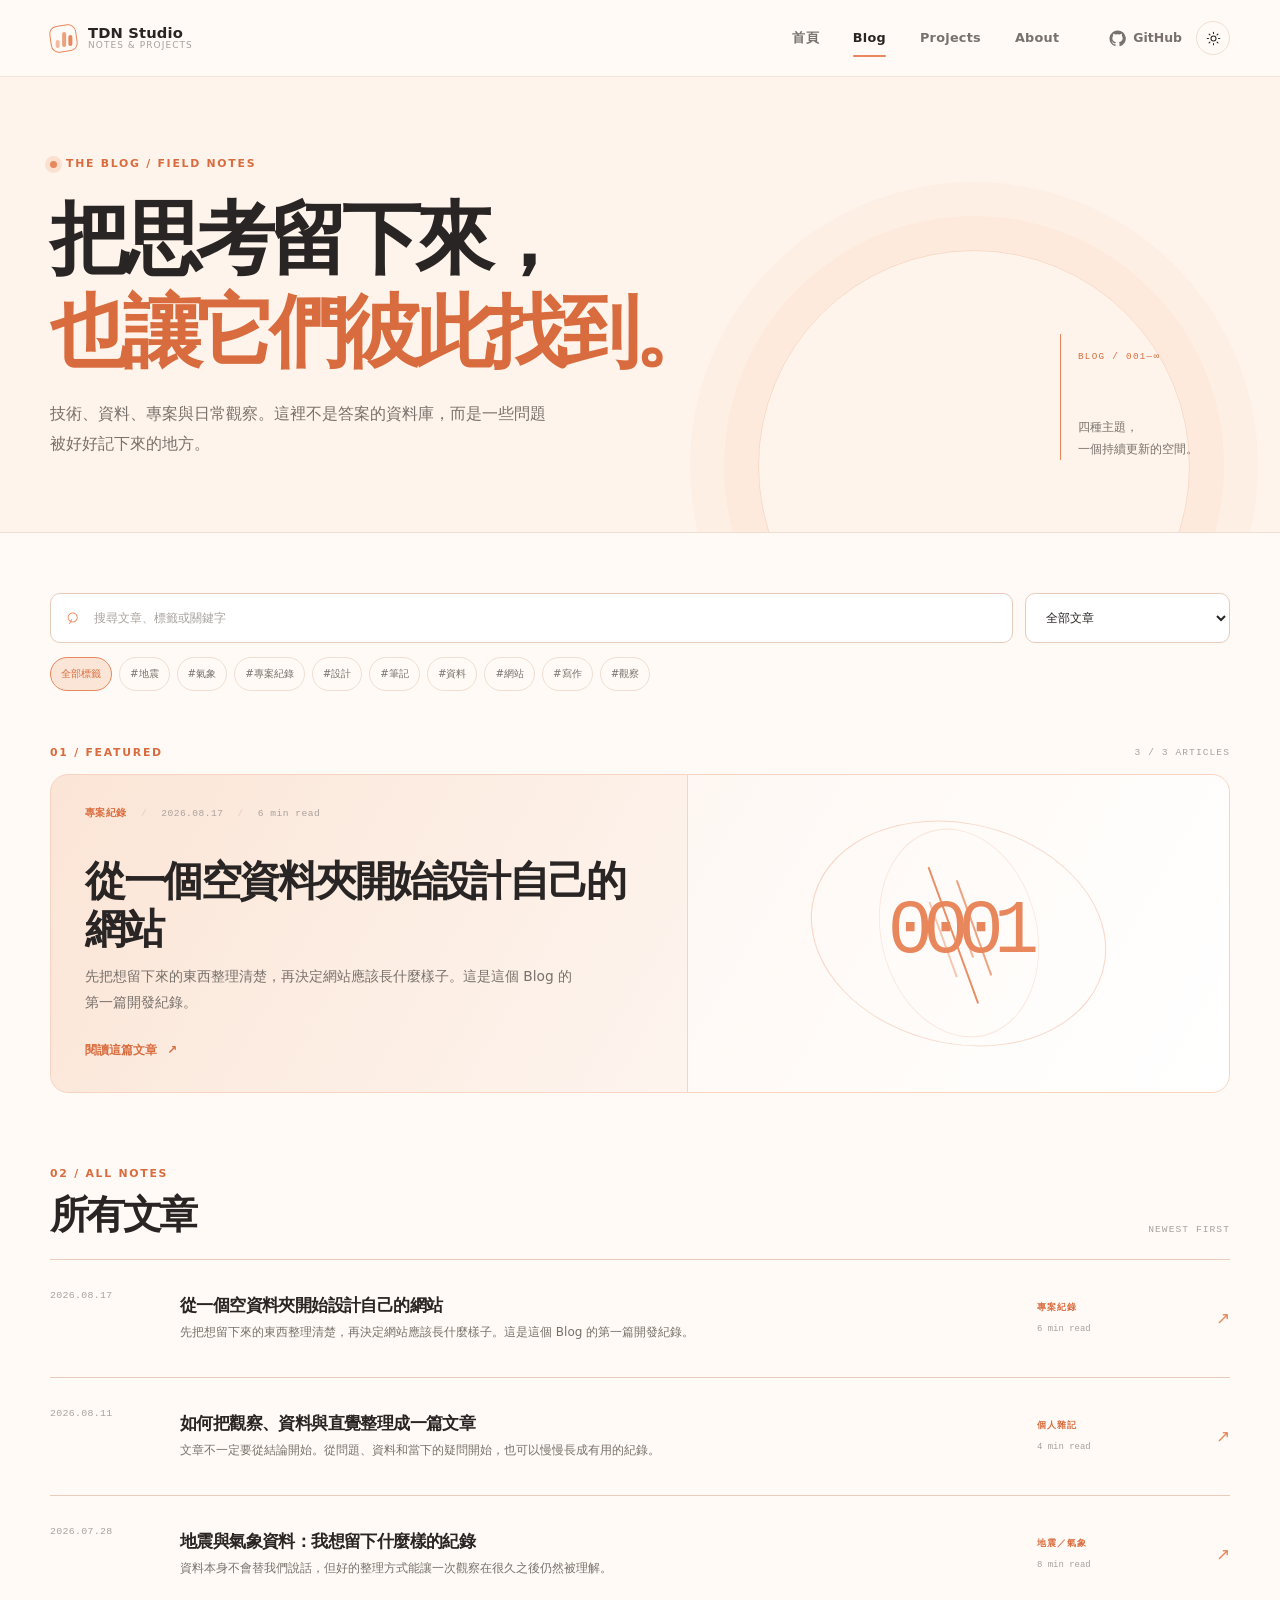
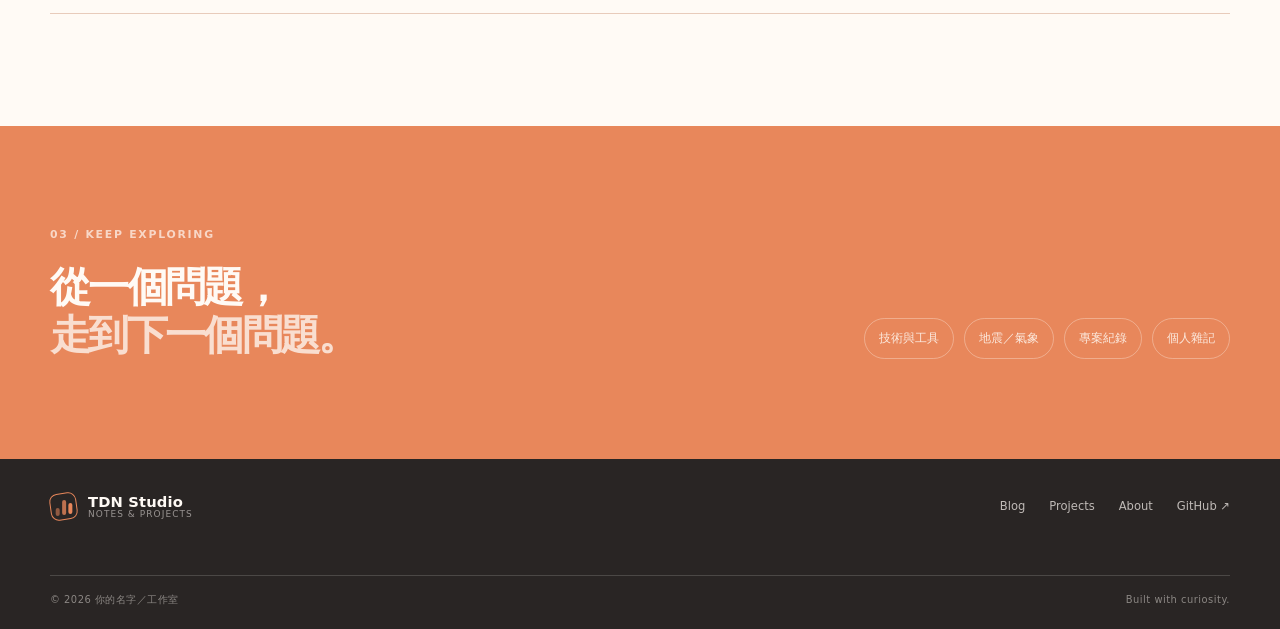
==== blog/index.html @ d16465c9 "fix: track blog as regular directory" ====
<!doctype html>
<html lang="zh-Hant" data-theme="light">
  <head>
    <meta charset="UTF-8" />
    <meta name="viewport" content="width=device-width, initial-scale=1.0" />
    <meta name="theme-color" content="#fffaf5" />
    <meta name="description" content="技術、地震與氣象、專案紀錄與個人雜記。" />
    <title>Blog｜TDN Studio</title>
    <link rel="stylesheet" href="./styles.css" />
    <script>
      (() => {
        const savedTheme = localStorage.getItem('site-theme');
        const preferredTheme = window.matchMedia('(prefers-color-scheme: dark)').matches ? 'dark' : 'light';
        document.documentElement.dataset.theme = savedTheme || preferredTheme;
      })();
    </script>
  </head>
  <body>
    <a class="skip-link" href="#main-content">跳至主要內容</a>
    <header class="site-header">
      <div class="container header-inner">
        <a class="brand" href="../index/" aria-label="回到主網站首頁">
          <span class="brand-mark" aria-hidden="true"><span></span><span></span><span></span></span>
          <span class="brand-copy"><strong>TDN Studio</strong><small>notes &amp; projects</small></span>
        </a>
        <nav class="desktop-nav" aria-label="主要導覽">
          <a class="nav-link" href="../index/">首頁</a><a class="nav-link active" href="./">Blog</a><a class="nav-link" href="../projects/">Projects</a><a class="nav-link" href="../about/">About</a>
        </nav>
        <div class="header-actions">
          <a class="github-link" href="https://github.com/" target="_blank" rel="noreferrer" aria-label="開啟 GitHub"><svg viewBox="0 0 24 24" aria-hidden="true"><path d="M12 .7a11.3 11.3 0 0 0-3.58 22.02c.57.1.78-.25.78-.55v-2.1c-3.18.7-3.85-1.35-3.85-1.35-.52-1.32-1.27-1.67-1.27-1.67-1.04-.71.08-.7.08-.7 1.15.08 1.76 1.18 1.76 1.18 1.02 1.75 2.67 1.25 3.32.95.1-.74.4-1.25.72-1.54-2.54-.29-5.2-1.27-5.2-5.66 0-1.25.45-2.27 1.18-3.07-.12-.3-.51-1.46.11-3.03 0 0 .96-.31 3.12 1.17a10.75 10.75 0 0 1 5.68 0c2.16-1.48 3.12-1.17 3.12-1.17.62 1.57.23 2.73.11 3.03.73.8 1.18 1.82 1.18 3.07 0 4.4-2.67 5.37-5.21 5.65.41.36.77 1.07.77 2.16v3.2c0 .3.2.65.79.55A11.3 11.3 0 0 0 12 .7Z" /></svg><span>GitHub</span></a>
          <button class="theme-toggle" type="button" data-theme-toggle aria-label="切換深色模式" aria-pressed="false"><svg class="theme-icon theme-icon-sun" viewBox="0 0 24 24" aria-hidden="true"><circle cx="12" cy="12" r="4" /><path d="M12 2v2M12 20v2M4.93 4.93l1.41 1.41M17.66 17.66l1.41 1.41M2 12h2M20 12h2M4.93 19.07l1.41-1.41M17.66 6.34l1.41-1.41" /></svg><svg class="theme-icon theme-icon-moon" viewBox="0 0 24 24" aria-hidden="true"><path d="M20.4 15.2A8.5 8.5 0 0 1 8.8 3.6 8.5 8.5 0 1 0 20.4 15.2Z" /></svg><span class="sr-only">切換主題</span></button>
          <button class="mobile-menu-toggle" type="button" data-menu-toggle aria-expanded="false" aria-controls="mobile-menu" aria-label="開啟選單"><span></span><span></span><span></span></button>
        </div>
      </div>
      <nav class="mobile-nav" id="mobile-menu" data-mobile-menu aria-label="行動版導覽"><a class="nav-link" href="../index/">首頁</a><a class="nav-link active" href="./">Blog</a><a class="nav-link" href="../projects/">Projects</a><a class="nav-link" href="../about/">About</a></nav>
    </header>

    <main id="main-content">
      <section class="blog-hero">
        <div class="container blog-hero-inner">
          <div>
            <p class="eyebrow"><span class="eyebrow-dot"></span>THE BLOG / FIELD NOTES</p>
            <h1>把思考留下來，<br /><em>也讓它們彼此找到。</em></h1>
            <p class="hero-description">技術、資料、專案與日常觀察。這裡不是答案的資料庫，而是一些問題被好好記下來的地方。</p>
          </div>
          <div class="blog-hero-side"><span class="hero-index">BLOG / 001—∞</span><p>四種主題，<br />一個持續更新的空間。</p></div>
        </div>
      </section>

      <section class="blog-content section-block">
        <div class="container">
          <div class="blog-toolbar">
            <label class="search-box"><span class="search-icon" aria-hidden="true">⌕</span><input type="search" data-search placeholder="搜尋文章、標籤或關鍵字" autocomplete="off" /></label>
            <div class="category-select-wrap"><label class="sr-only" for="category-select">文章分類</label><select id="category-select" data-category-select></select></div>
          </div>
          <div class="tag-filter" data-tag-filter aria-label="標籤篩選"></div>

          <div class="featured-heading"><p class="section-kicker">01 / FEATURED</p><span class="result-count" data-result-count></span></div>
          <div class="featured-slot" data-featured-slot></div>

          <div class="posts-heading"><div><p class="section-kicker">02 / ALL NOTES</p><h2>所有文章</h2></div><span class="sort-label">NEWEST FIRST</span></div>
          <div class="post-list" data-post-list></div>
          <div class="empty-state" data-empty-state hidden><span>—</span><h3>目前沒有符合的文章</h3><p>試試看其他關鍵字或清除分類篩選。</p></div>
        </div>
      </section>

      <section class="blog-topics">
        <div class="container topics-strip">
          <div><p class="section-kicker">03 / KEEP EXPLORING</p><h2>從一個問題，<br /><em>走到下一個問題。</em></h2></div>
          <div class="topic-pills"><a href="?category=tech">技術與工具</a><a href="?category=earth-weather">地震／氣象</a><a href="?category=project">專案紀錄</a><a href="?category=notes">個人雜記</a></div>
        </div>
      </section>
    </main>

    <footer class="site-footer"><div class="container footer-top"><a class="brand footer-brand" href="../index/"><span class="brand-mark" aria-hidden="true"><span></span><span></span><span></span></span><span class="brand-copy"><strong>TDN Studio</strong><small>notes &amp; projects</small></span></a><div class="footer-links"><a href="./">Blog</a><a href="../projects/">Projects</a><a href="../about/">About</a><a href="https://github.com/" target="_blank" rel="noreferrer">GitHub ↗</a></div></div><div class="container footer-bottom"><span>© 2026 TDN Studio</span><span>Built with curiosity.</span></div></footer>

    <script src="./articles.js"></script>
    <script src="./script.js"></script>
  </body>
</html>
---- blog/styles.css ----
@import url("../index/styles.css");

.blog-hero {
  position: relative;
  overflow: hidden;
  border-bottom: 1px solid var(--line);
  background: var(--surface-soft);
}

.blog-hero::after {
  position: absolute;
  right: 7%;
  bottom: -150px;
  width: 430px;
  height: 430px;
  border: 1px solid color-mix(in srgb, var(--accent) 25%, transparent);
  border-radius: 50%;
  content: "";
  box-shadow: 0 0 0 34px color-mix(in srgb, var(--accent) 5%, transparent), 0 0 0 68px color-mix(in srgb, var(--accent) 4%, transparent);
  pointer-events: none;
}

.blog-hero-inner {
  position: relative;
  display: flex;
  min-height: 410px;
  align-items: end;
  justify-content: space-between;
  gap: 50px;
  padding-top: 72px;
  padding-bottom: 72px;
}

.blog-hero h1 { max-width: 710px; margin-bottom: 20px; font-size: clamp(3.2rem, 6.2vw, 5.4rem); }
.blog-hero .hero-description { max-width: 500px; margin-bottom: 0; }
.blog-hero-side { position: relative; z-index: 1; display: grid; align-content: space-between; width: 170px; min-height: 126px; padding: 15px 0 0 17px; border-left: 1px solid var(--accent); }
.hero-index { color: var(--accent-strong); font-family: ui-monospace, monospace; font-size: .58rem; letter-spacing: .14em; }
.blog-hero-side p { margin: 0; color: var(--text-soft); font-size: .78rem; line-height: 1.75; }

.blog-content { border-bottom: 0; padding-top: 60px; }
.blog-toolbar { display: grid; grid-template-columns: 1fr 205px; gap: 12px; margin-bottom: 14px; }
.search-box { position: relative; display: flex; align-items: center; }
.search-box input, .category-select-wrap select { width: 100%; height: 50px; border: 1px solid var(--line-strong); border-radius: 10px; outline: none; background: var(--surface); color: var(--text); font: inherit; font-size: .78rem; transition: border-color 180ms ease, box-shadow 180ms ease; }
.search-box input { padding: 0 16px 0 43px; }
.search-box input::placeholder { color: var(--text-faint); }
.search-box input:focus, .category-select-wrap select:focus { border-color: var(--accent); box-shadow: 0 0 0 3px color-mix(in srgb, var(--accent) 13%, transparent); }
.search-icon { position: absolute; left: 16px; z-index: 1; color: var(--accent); font-family: Georgia, serif; font-size: 1.35rem; line-height: 1; transform: translateY(-2px) rotate(-18deg); }
.category-select-wrap select { padding: 0 36px 0 16px; cursor: pointer; }
.tag-filter { display: flex; flex-wrap: wrap; gap: 7px; min-height: 34px; margin-bottom: 53px; }
.tag-filter button { padding: 5px 10px; border: 1px solid var(--line); border-radius: 20px; background: transparent; color: var(--text-soft); cursor: pointer; font-size: .64rem; transition: border-color 180ms ease, background 180ms ease, color 180ms ease; }
.tag-filter button:hover, .tag-filter button.active { border-color: var(--accent); background: var(--surface-tint); color: var(--accent-strong); }

.featured-heading, .posts-heading { display: flex; align-items: center; justify-content: space-between; gap: 20px; }
.featured-heading { margin-bottom: 12px; }
.featured-heading .section-kicker, .posts-heading .section-kicker { margin-bottom: 0; }
.result-count, .sort-label { color: var(--text-faint); font-family: ui-monospace, monospace; font-size: .6rem; letter-spacing: .11em; }
.featured-slot { margin-bottom: 72px; }
.featured-card { position: relative; display: grid; min-height: 300px; grid-template-columns: 1.08fr .92fr; overflow: hidden; border: 1px solid var(--accent-soft); border-radius: var(--radius-md); background: linear-gradient(120deg, var(--surface-tint), var(--surface)); transition: border-color 180ms ease, box-shadow 180ms ease, transform 180ms ease; }
.featured-card:hover { border-color: var(--accent); box-shadow: var(--shadow-soft); transform: translateY(-3px); }
.featured-copy { display: flex; flex-direction: column; padding: 31px 34px; }
.post-meta { display: flex; align-items: center; flex-wrap: wrap; gap: 9px 14px; color: var(--text-faint); font-family: ui-monospace, monospace; font-size: .6rem; letter-spacing: .05em; }
.post-meta .category { color: var(--accent-strong); font-weight: 750; }
.meta-bullet { color: var(--line-strong); }
.featured-copy h3 { max-width: 560px; margin: 34px 0 11px; font-size: clamp(1.7rem, 3.2vw, 2.7rem); letter-spacing: -.06em; }
.featured-copy p { max-width: 500px; margin-bottom: auto; color: var(--text-soft); font-size: .86rem; line-height: 1.85; }
.read-link { display: inline-flex; align-items: center; gap: 10px; width: fit-content; margin-top: 25px; color: var(--accent-strong); font-size: .75rem; font-weight: 750; transition: gap 180ms ease; }
.read-link:hover { gap: 15px; }
.featured-art { position: relative; display: grid; min-height: 300px; place-items: center; overflow: hidden; border-left: 1px solid var(--accent-soft); background: color-mix(in srgb, var(--surface) 43%, transparent); }
.featured-art::before, .featured-art::after { position: absolute; border: 1px solid color-mix(in srgb, var(--accent) 31%, transparent); border-radius: 50%; content: ""; }
.featured-art::before { width: 255px; height: 255px; transform: rotate(-27deg) skewX(17deg); }
.featured-art::after { width: 180px; height: 180px; transform: rotate(35deg) skewX(17deg); opacity: .56; }
.art-index { position: relative; z-index: 1; color: var(--accent); font-family: ui-monospace, monospace; font-size: 4.7rem; font-weight: 300; letter-spacing: -.13em; }
.art-lines { position: absolute; display: flex; align-items: center; gap: 9px; transform: rotate(-20deg); }
.art-lines span { display: block; width: 2px; height: 80px; background: var(--accent); opacity: .45; }
.art-lines span:nth-child(2) { height: 145px; opacity: .95; }
.art-lines span:nth-child(3) { height: 54px; opacity: .6; }
.art-lines span:nth-child(4) { height: 101px; opacity: .75; }

.posts-heading { align-items: end; margin-bottom: 21px; }
.posts-heading h2 { margin-top: 9px; font-size: 2.45rem; }
.post-list { border-top: 1px solid var(--line-strong); }
.post-row { display: grid; grid-template-columns: 110px minmax(0, 1fr) 145px 28px; align-items: center; gap: 20px; min-height: 118px; border-bottom: 1px solid var(--line-strong); transition: padding 180ms ease, background 180ms ease; }
.post-row:hover { padding-inline: 15px; background: var(--surface-soft); }
.post-row .post-date { align-self: start; padding-top: 28px; color: var(--text-faint); font-family: ui-monospace, monospace; font-size: .62rem; letter-spacing: .03em; }
.post-row-copy h3 { margin: 0 0 7px; font-size: 1.08rem; letter-spacing: -.035em; }
.post-row-copy p { max-width: 620px; margin: 0; color: var(--text-soft); font-size: .75rem; line-height: 1.72; }
.post-row .post-side { display: grid; gap: 7px; justify-items: start; }
.post-row .post-side .category { color: var(--accent-strong); font-size: .56rem; font-weight: 750; letter-spacing: .1em; }
.post-row .post-side .reading-time { color: var(--text-faint); font-family: ui-monospace, monospace; font-size: .56rem; }
.post-row .post-arrow { color: var(--accent); font-size: 1.05rem; text-align: right; }
.post-row[hidden] { display: none; }
.empty-state { padding: 75px 20px; border: 1px dashed var(--line-strong); color: var(--text-soft); text-align: center; }
.empty-state > span { color: var(--accent); font-size: 1.5rem; }
.empty-state h3 { margin: 10px 0 3px; font-size: 1.2rem; }
.empty-state p { margin: 0; font-size: .8rem; }

.blog-topics { padding: 100px 0; background: var(--accent); color: var(--ink-inverse); }
.topics-strip { display: grid; grid-template-columns: .9fr 1.1fr; align-items: end; gap: 70px; }
.blog-topics .section-kicker { color: color-mix(in srgb, var(--ink-inverse) 70%, transparent); }
.blog-topics h2 { font-size: clamp(2rem, 3.2vw, 3rem); }
.blog-topics h2 em { color: var(--ink-inverse); opacity: .76; }
.topic-pills { display: flex; flex-wrap: wrap; justify-content: end; gap: 10px; }
.topic-pills a { padding: 10px 14px; border: 1px solid color-mix(in srgb, var(--ink-inverse) 32%, transparent); border-radius: 30px; color: color-mix(in srgb, var(--ink-inverse) 85%, transparent); font-size: .72rem; transition: background 180ms ease, color 180ms ease; }
.topic-pills a:hover { background: var(--ink-inverse); color: var(--accent-strong); }

@media (max-width: 800px) {
  .blog-hero-inner { min-height: auto; align-items: start; flex-direction: column; padding-top: 57px; padding-bottom: 62px; }
  .blog-hero-side { width: 100%; min-height: auto; padding: 13px 0 0; border-top: 1px solid var(--accent); border-left: 0; }
  .blog-hero-side p { margin-top: 22px; }
  .featured-card { grid-template-columns: 1fr; }
  .featured-art { min-height: 210px; border-top: 1px solid var(--accent-soft); border-left: 0; }
  .featured-copy { padding: 26px; }
  .featured-copy h3 { margin-top: 25px; }
  .post-row { grid-template-columns: 90px minmax(0, 1fr) 25px; gap: 15px; padding: 18px 0; }
  .post-row .post-date { align-self: start; padding-top: 3px; }
  .post-row-copy p { display: -webkit-box; overflow: hidden; -webkit-box-orient: vertical; -webkit-line-clamp: 2; }
  .post-row .post-side { display: none; }
  .topics-strip { grid-template-columns: 1fr; gap: 33px; }
  .topic-pills { justify-content: start; }
}

@media (max-width: 580px) {
  .blog-toolbar { grid-template-columns: 1fr; }
  .tag-filter { margin-bottom: 40px; }
  .featured-slot { margin-bottom: 58px; }
  .posts-heading { align-items: start; flex-direction: column; gap: 13px; }
  .post-row { grid-template-columns: 1fr 25px; gap: 6px 15px; }
  .post-row .post-date { grid-column: 1; grid-row: 1; }
  .post-row-copy { grid-column: 1; grid-row: 2; }
  .post-row .post-arrow { grid-column: 2; grid-row: 1 / span 2; }
  .post-row-copy h3 { font-size: .98rem; }
  .blog-topics { padding: 75px 0; }
}


/* Article reading layout */
.reading-progress { position: fixed; top: 0; left: 0; z-index: 50; width: 100%; height: 3px; background: var(--accent); transform: scaleX(0); transform-origin: left; }
.article-shell { width: min(calc(100% - 64px), 1060px); margin-inline: auto; padding: 88px 0 110px; }
.article-header { max-width: 820px; padding-bottom: 54px; border-bottom: 1px solid var(--line-strong); }
.article-header h1 { max-width: 800px; margin: 22px 0 18px; font-size: clamp(2.7rem, 5.5vw, 5rem); }
.article-header > p { max-width: 670px; margin-bottom: 22px; color: var(--text-soft); font-size: 1rem; line-height: 1.9; }
.article-tags { display: flex; flex-wrap: wrap; gap: 7px; }
.article-tags a { padding: 4px 10px; border: 1px solid var(--line); border-radius: 20px; color: var(--accent-strong); font-size: .62rem; transition: background 180ms ease, border-color 180ms ease; }
.article-tags a:hover { border-color: var(--accent); background: var(--surface-tint); }
.article-layout { display: grid; grid-template-columns: 170px minmax(0, 700px); gap: 74px; align-items: start; padding-top: 53px; }
.article-aside { position: sticky; top: 110px; }
.back-link { display: inline-flex; color: var(--text-soft); font-size: .72rem; font-weight: 700; transition: color 180ms ease; }
.back-link:hover { color: var(--accent-strong); }
.article-aside-rule { width: 32px; height: 1px; margin: 29px 0 23px; background: var(--accent); }
.aside-label { color: var(--text-faint); font-family: ui-monospace, monospace; font-size: .54rem; letter-spacing: .13em; }
.article-toc { display: grid; gap: 10px; margin-top: 15px; }
.article-toc a, .article-toc span { color: var(--text-faint); font-size: .66rem; line-height: 1.45; transition: color 180ms ease; }
.article-toc a:hover { color: var(--accent-strong); }
.article-toc .toc-level-3 { padding-left: 10px; font-size: .61rem; }
.article-body { min-width: 0; color: var(--text); font-size: 1rem; line-height: 2; }
.article-body > :first-child { margin-top: 0; }
.article-body h1 { margin: 0 0 27px; font-size: clamp(2rem, 4vw, 3.3rem); }
.article-body h2 { margin: 58px 0 15px; font-size: clamp(1.55rem, 3vw, 2.25rem); }
.article-body h3 { margin: 39px 0 11px; font-size: 1.35rem; }
.article-body p { margin: 0 0 24px; color: var(--text-soft); }
.article-body strong { color: var(--text); font-weight: 750; }
.article-body em { color: var(--accent-strong); }
.article-body a { color: var(--accent-strong); text-decoration: underline; text-decoration-color: color-mix(in srgb, var(--accent) 45%, transparent); text-underline-offset: 3px; }
.article-body a:hover { text-decoration-color: var(--accent); }
.article-body blockquote { margin: 34px 0; padding: 7px 0 7px 22px; border-left: 3px solid var(--accent); color: var(--text); font-family: var(--font-display); font-size: 1.15rem; font-weight: 650; line-height: 1.7; }
.article-body ul, .article-body ol { margin: 0 0 27px; padding-left: 24px; color: var(--text-soft); }
.article-body li { padding-left: 5px; margin-bottom: 6px; }
.article-body li::marker { color: var(--accent); }
.article-body code { padding: 3px 6px; border: 1px solid var(--line); border-radius: 5px; background: var(--surface-soft); color: var(--accent-strong); font-family: ui-monospace, SFMono-Regular, Menlo, monospace; font-size: .82em; }
.article-body pre { overflow-x: auto; margin: 30px 0; padding: 19px 20px; border: 1px solid var(--line); border-radius: 12px; background: var(--text); color: var(--bg); line-height: 1.65; }
.article-body pre code { padding: 0; border: 0; background: transparent; color: inherit; font-size: .79rem; }
.article-body hr { width: 100%; height: 1px; margin: 46px 0; border: 0; background: var(--line-strong); }
.article-body img { display: block; max-width: 100%; height: auto; margin: 30px 0; border: 1px solid var(--line); border-radius: 13px; }
.loading-state, .article-error { padding: 32px 0; color: var(--text-soft); }
.article-error { padding: 28px; border: 1px dashed var(--line-strong); border-radius: var(--radius-md); }
.article-error strong { display: block; margin-bottom: 7px; color: var(--text); }
.article-error p { margin-bottom: 19px; font-size: .85rem; }
.article-pagination { display: grid; grid-template-columns: 1fr 1fr; gap: 15px; margin: 80px 0 0 244px; padding-top: 23px; border-top: 1px solid var(--line-strong); }
.pagination-card { position: relative; display: grid; min-height: 102px; align-content: center; gap: 7px; padding: 13px 20px; border: 1px solid var(--line); border-radius: 12px; background: var(--surface); transition: border-color 180ms ease, background 180ms ease, transform 180ms ease; }
.pagination-card:hover { border-color: var(--accent); background: var(--surface-soft); transform: translateY(-2px); }
.pagination-card span { color: var(--text-faint); font-family: ui-monospace, monospace; font-size: .56rem; letter-spacing: .1em; }
.pagination-card strong { max-width: 270px; font-size: .78rem; line-height: 1.45; }
.pagination-card b { position: absolute; top: 50%; color: var(--accent); font-size: 1rem; transform: translateY(-50%); }
.pagination-older b { right: 17px; }
.pagination-newer { text-align: right; }
.pagination-newer b { left: 17px; }

@media (max-width: 800px) {
  .article-shell { width: min(calc(100% - 36px), 1060px); padding-top: 60px; }
  .article-layout { grid-template-columns: 1fr; gap: 27px; padding-top: 34px; }
  .article-aside { position: static; }
  .article-aside-rule { display: none; }
  .article-toc { display: flex; flex-wrap: wrap; gap: 8px; margin-top: 12px; }
  .article-toc a, .article-toc span { padding: 4px 8px; border: 1px solid var(--line); border-radius: 5px; }
  .article-toc .toc-level-3 { padding-left: 8px; }
  .article-pagination { margin-left: 0; }
}

@media (max-width: 580px) {
  .article-header h1 { font-size: 2.75rem; }
  .article-header > p { font-size: .91rem; }
  .article-body { font-size: .94rem; line-height: 1.9; }
  .article-body h2 { margin-top: 46px; }
  .article-pagination { grid-template-columns: 1fr; }
}
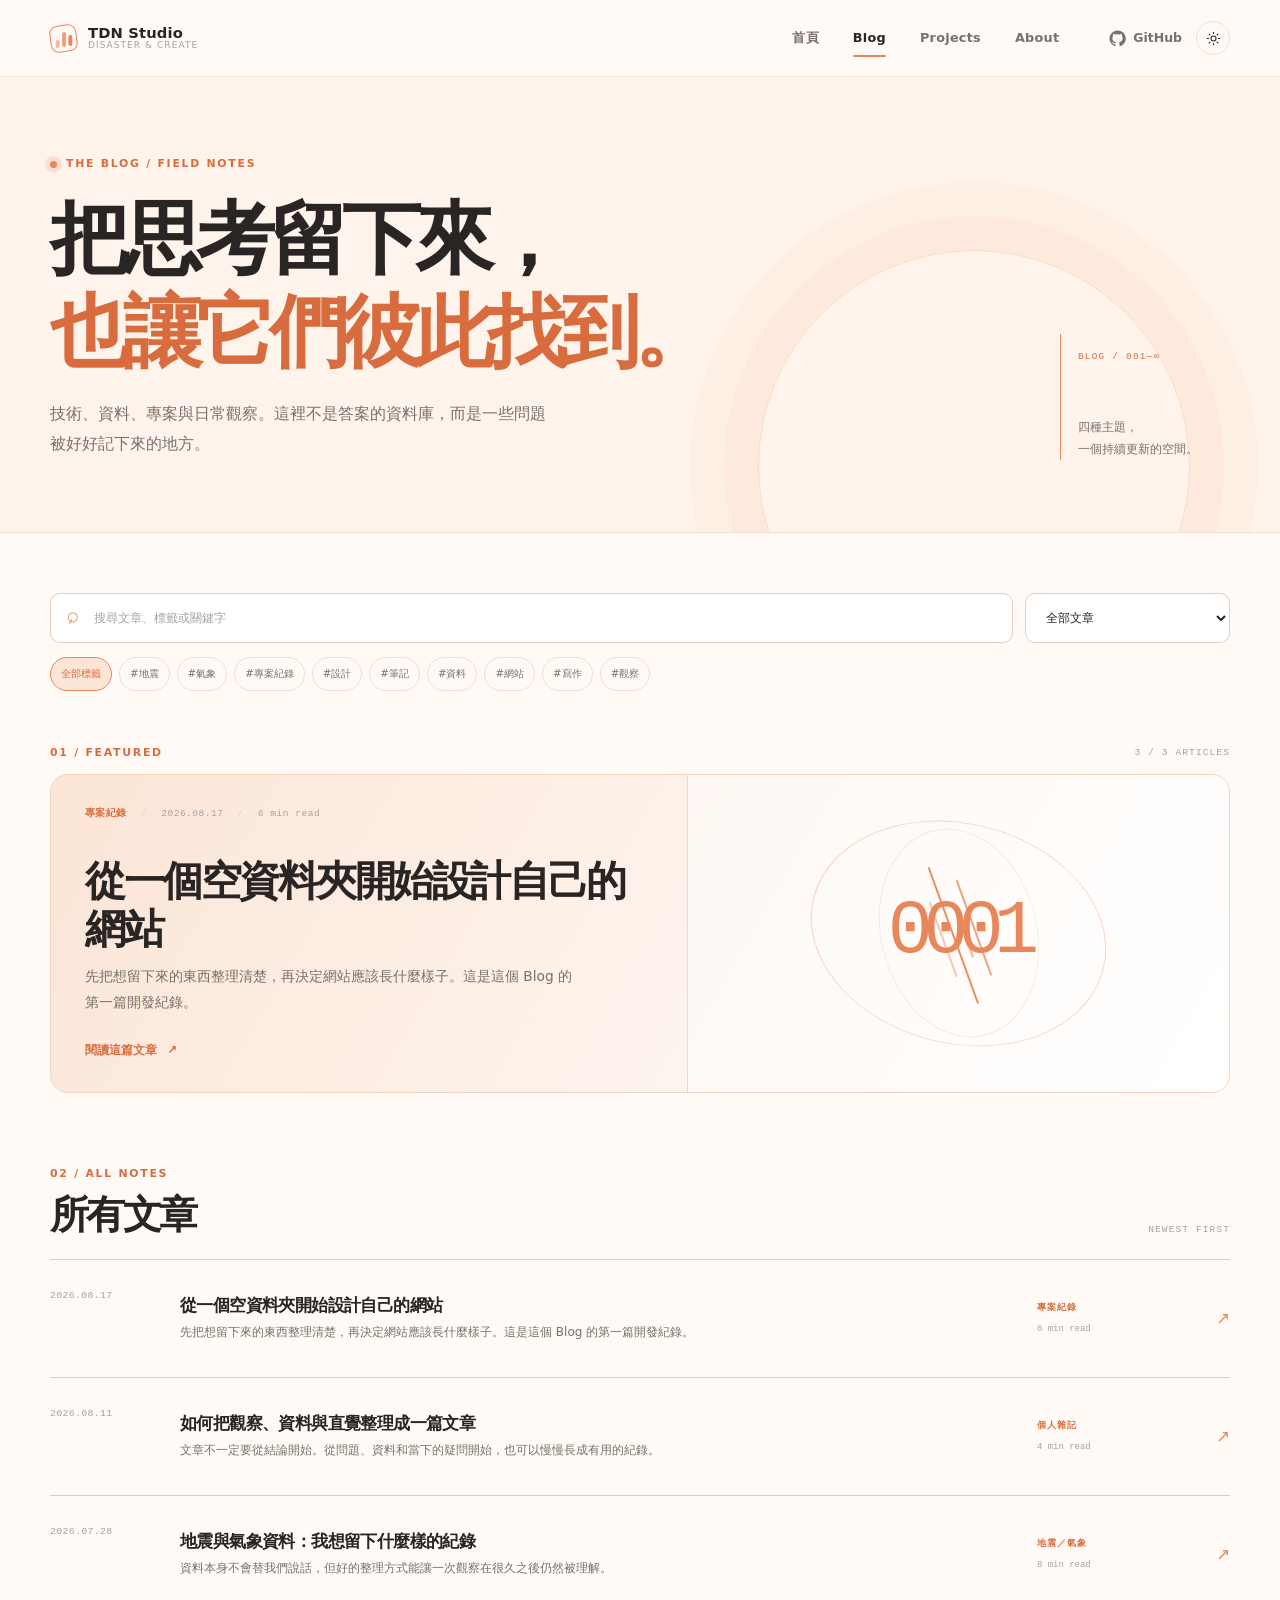
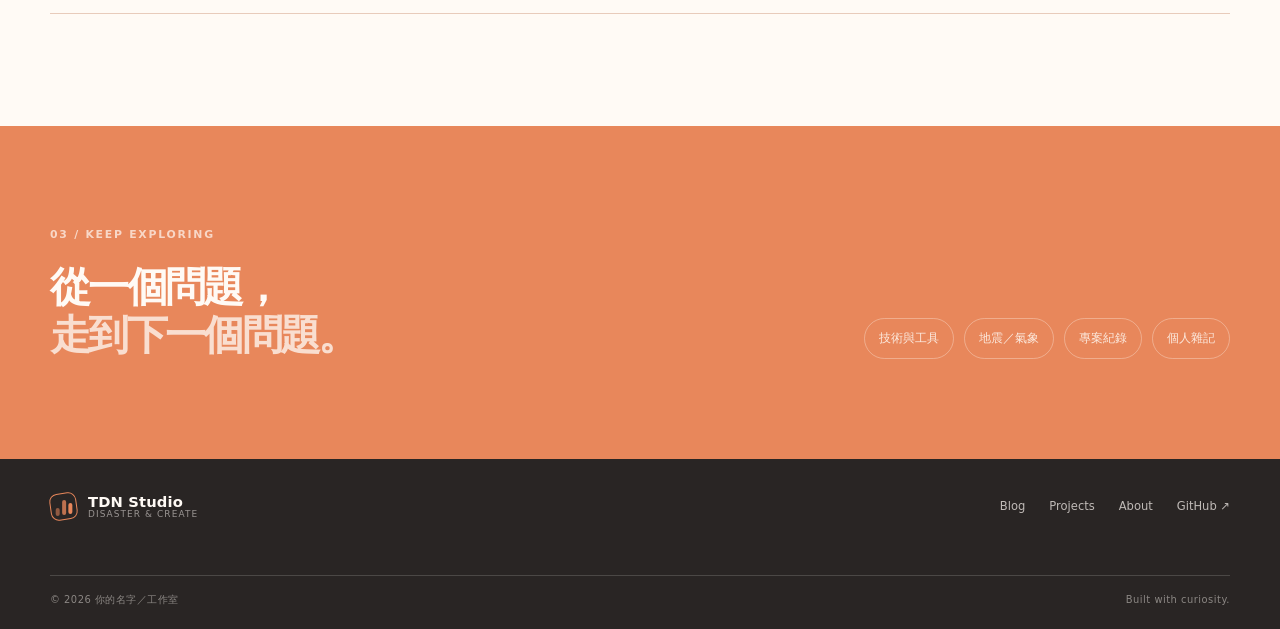
==== commit f8b66a03: "修正了部分錯誤" ====
--- a/blog/index.html
+++ b/blog/index.html
@@ -21,7 +21,7 @@
       <div class="container header-inner">
         <a class="brand" href="../index/" aria-label="回到主網站首頁">
           <span class="brand-mark" aria-hidden="true"><span></span><span></span><span></span></span>
-          <span class="brand-copy"><strong>TDN Studio</strong><small>notes &amp; projects</small></span>
+          <span class="brand-copy"><strong>TDN Studio</strong><small>disaster &amp; create</small></span>
         </a>
         <nav class="desktop-nav" aria-label="主要導覽">
           <a class="nav-link" href="../index/">首頁</a><a class="nav-link active" href="./">Blog</a><a class="nav-link" href="../projects/">Projects</a><a class="nav-link" href="../about/">About</a>
@@ -72,7 +72,7 @@
       </section>
     </main>
 
-    <footer class="site-footer"><div class="container footer-top"><a class="brand footer-brand" href="../index/"><span class="brand-mark" aria-hidden="true"><span></span><span></span><span></span></span><span class="brand-copy"><strong>TDN Studio</strong><small>notes &amp; projects</small></span></a><div class="footer-links"><a href="./">Blog</a><a href="../projects/">Projects</a><a href="../about/">About</a><a href="https://github.com/" target="_blank" rel="noreferrer">GitHub ↗</a></div></div><div class="container footer-bottom"><span>© 2026 TDN Studio</span><span>Built with curiosity.</span></div></footer>
+    <footer class="site-footer"><div class="container footer-top"><a class="brand footer-brand" href="../index/"><span class="brand-mark" aria-hidden="true"><span></span><span></span><span></span></span><span class="brand-copy"><strong>TDN Studio</strong><small>disaster &amp; create</small></span></a><div class="footer-links"><a href="./">Blog</a><a href="../projects/">Projects</a><a href="../about/">About</a><a href="https://github.com/tdnstudiotw" target="_blank" rel="noreferrer">GitHub ↗</a></div></div><div class="container footer-bottom"><span>© <span data-year>2026</span> TDN Studio</span><span>Built with curiosity.</span></div></footer>
 
     <script src="./articles.js"></script>
     <script src="./script.js"></script>
--- a/blog/styles.css
+++ b/blog/styles.css
@@ -203,3 +203,27 @@
   .article-body h2 { margin-top: 46px; }
   .article-pagination { grid-template-columns: 1fr; }
 }
+
+/* External content embeds */
+.external-embed-frame { width: 100%; margin: 28px 0; overflow: hidden; border: 1px solid var(--line); border-radius: 12px; background: var(--surface); }
+.external-embed-label { display: flex; align-items: center; justify-content: space-between; gap: 15px; padding: 10px 14px; border-bottom: 1px solid var(--line); color: var(--text-faint); font-family: ui-monospace, monospace; font-size: .56rem; letter-spacing: .06em; text-transform: uppercase; }
+.external-embed-label span { display: inline-flex; align-items: center; gap: 7px; }
+.external-embed-label i { display: inline-block; width: 5px; height: 5px; border-radius: 50%; background: var(--accent); }
+.external-embed-label a { color: var(--accent-strong); font-size: .53rem; text-decoration: none; text-transform: none; }
+.external-embed-label a:hover { text-decoration: underline; }
+.external-embed-frame blockquote { margin: 0 !important; padding: 20px !important; border: 0 !important; border-radius: 0 !important; background: var(--surface) !important; }
+.external-embed-frame blockquote a { color: var(--accent-strong); }
+.external-embed-placeholder { display: flex; min-height: 92px; align-items: center; justify-content: center; margin: 28px 0; border: 1px dashed var(--line-strong); border-radius: 12px; color: var(--text-faint); font-family: ui-monospace, monospace; font-size: .62rem; letter-spacing: .04em; }
+.external-embed-fallback { display: flex; min-height: 145px; flex-direction: column; justify-content: center; gap: 8px; padding: 26px; color: var(--text); text-decoration: none; }
+.external-embed-fallback span { color: var(--text-faint); font-family: ui-monospace, monospace; font-size: .55rem; letter-spacing: .1em; }
+.external-embed-fallback strong { color: var(--accent-strong); font-size: 1.1rem; }
+.external-embed-fallback small { color: var(--text-soft); font-size: .72rem; line-height: 1.6; }
+.embed-iframe { display: block; width: 100%; border: 0; }
+.embed-youtube, .embed-vimeo { aspect-ratio: 16 / 9; min-height: 320px; }
+.embed-spotify { height: 152px; }
+.embed-soundcloud { height: 166px; }
+.embed-codepen { height: 430px; }
+.embed-gist { min-height: 250px; }
+.embed-reddit { min-height: 500px; }
+.instagram-media, .twitter-tweet, .tiktok-embed { max-width: 100% !important; }
+@media (max-width: 640px) { .external-embed-label { align-items: flex-start; flex-direction: column; gap: 6px; } .embed-youtube, .embed-vimeo { min-height: 205px; } .embed-codepen { height: 350px; } }
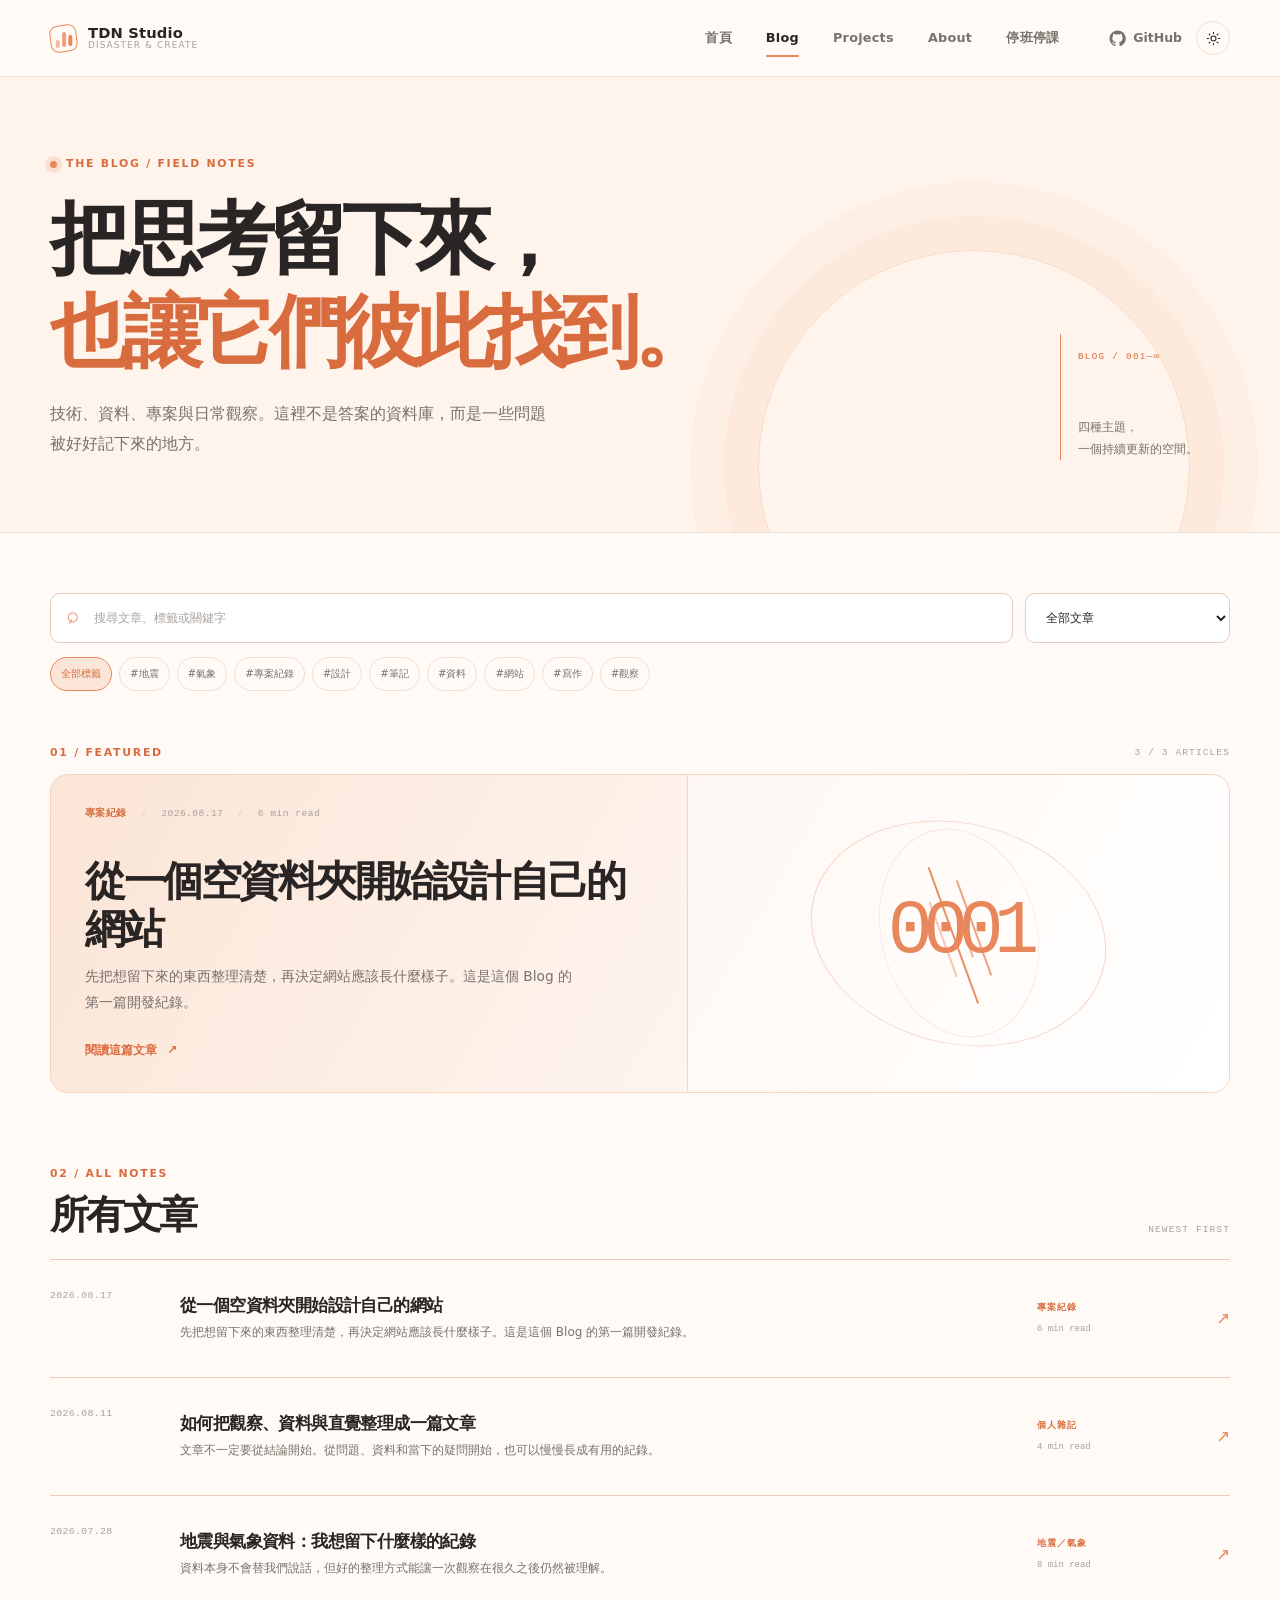
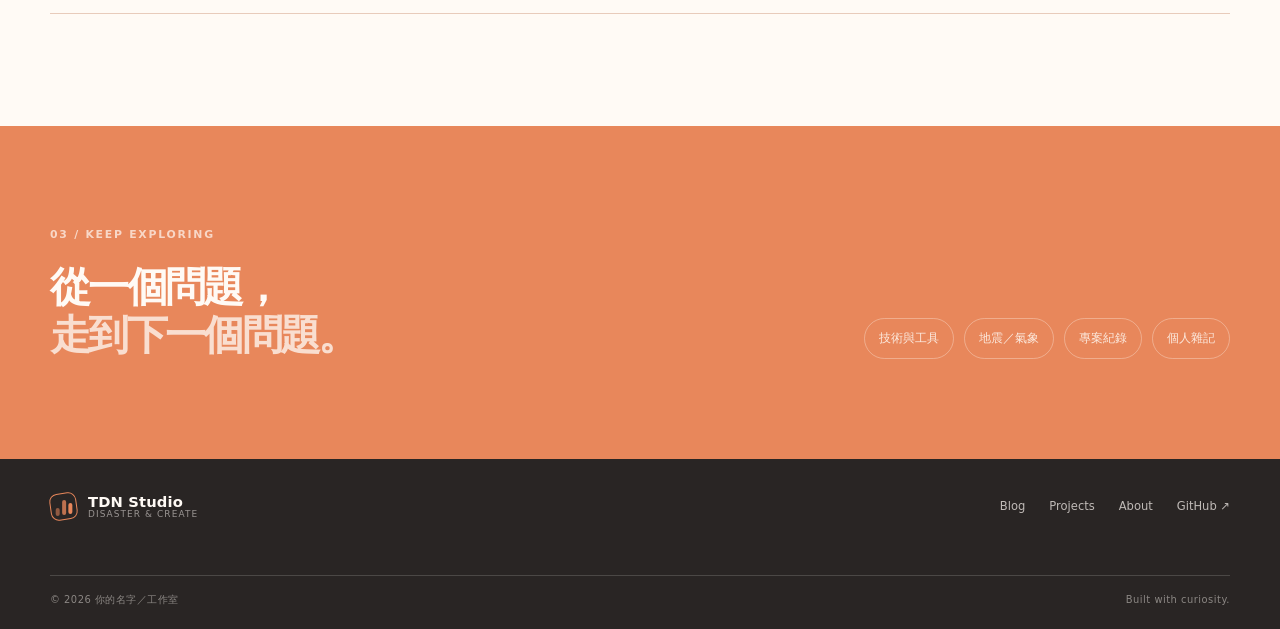
==== commit 299347ab: "新增停班停課頁面" ====
--- a/blog/index.html
+++ b/blog/index.html
@@ -24,7 +24,7 @@
           <span class="brand-copy"><strong>TDN Studio</strong><small>disaster &amp; create</small></span>
         </a>
         <nav class="desktop-nav" aria-label="主要導覽">
-          <a class="nav-link" href="../index/">首頁</a><a class="nav-link active" href="./">Blog</a><a class="nav-link" href="../projects/">Projects</a><a class="nav-link" href="../about/">About</a>
+          <a class="nav-link" href="../index/">首頁</a><a class="nav-link active" href="./">Blog</a><a class="nav-link" href="../projects/">Projects</a><a class="nav-link" href="../about/">About</a><a class="nav-link" href="../suspension/">停班停課</a>
         </nav>
         <div class="header-actions">
           <a class="github-link" href="https://github.com/" target="_blank" rel="noreferrer" aria-label="開啟 GitHub"><svg viewBox="0 0 24 24" aria-hidden="true"><path d="M12 .7a11.3 11.3 0 0 0-3.58 22.02c.57.1.78-.25.78-.55v-2.1c-3.18.7-3.85-1.35-3.85-1.35-.52-1.32-1.27-1.67-1.27-1.67-1.04-.71.08-.7.08-.7 1.15.08 1.76 1.18 1.76 1.18 1.02 1.75 2.67 1.25 3.32.95.1-.74.4-1.25.72-1.54-2.54-.29-5.2-1.27-5.2-5.66 0-1.25.45-2.27 1.18-3.07-.12-.3-.51-1.46.11-3.03 0 0 .96-.31 3.12 1.17a10.75 10.75 0 0 1 5.68 0c2.16-1.48 3.12-1.17 3.12-1.17.62 1.57.23 2.73.11 3.03.73.8 1.18 1.82 1.18 3.07 0 4.4-2.67 5.37-5.21 5.65.41.36.77 1.07.77 2.16v3.2c0 .3.2.65.79.55A11.3 11.3 0 0 0 12 .7Z" /></svg><span>GitHub</span></a>
@@ -32,7 +32,7 @@
           <button class="mobile-menu-toggle" type="button" data-menu-toggle aria-expanded="false" aria-controls="mobile-menu" aria-label="開啟選單"><span></span><span></span><span></span></button>
         </div>
       </div>
-      <nav class="mobile-nav" id="mobile-menu" data-mobile-menu aria-label="行動版導覽"><a class="nav-link" href="../index/">首頁</a><a class="nav-link active" href="./">Blog</a><a class="nav-link" href="../projects/">Projects</a><a class="nav-link" href="../about/">About</a></nav>
+      <nav class="mobile-nav" id="mobile-menu" data-mobile-menu aria-label="行動版導覽"><a class="nav-link" href="../index/">首頁</a><a class="nav-link active" href="./">Blog</a><a class="nav-link" href="../projects/">Projects</a><a class="nav-link" href="../about/">About</a><a class="nav-link" href="../suspension/">停班停課</a></nav>
     </header>
 
     <main id="main-content">
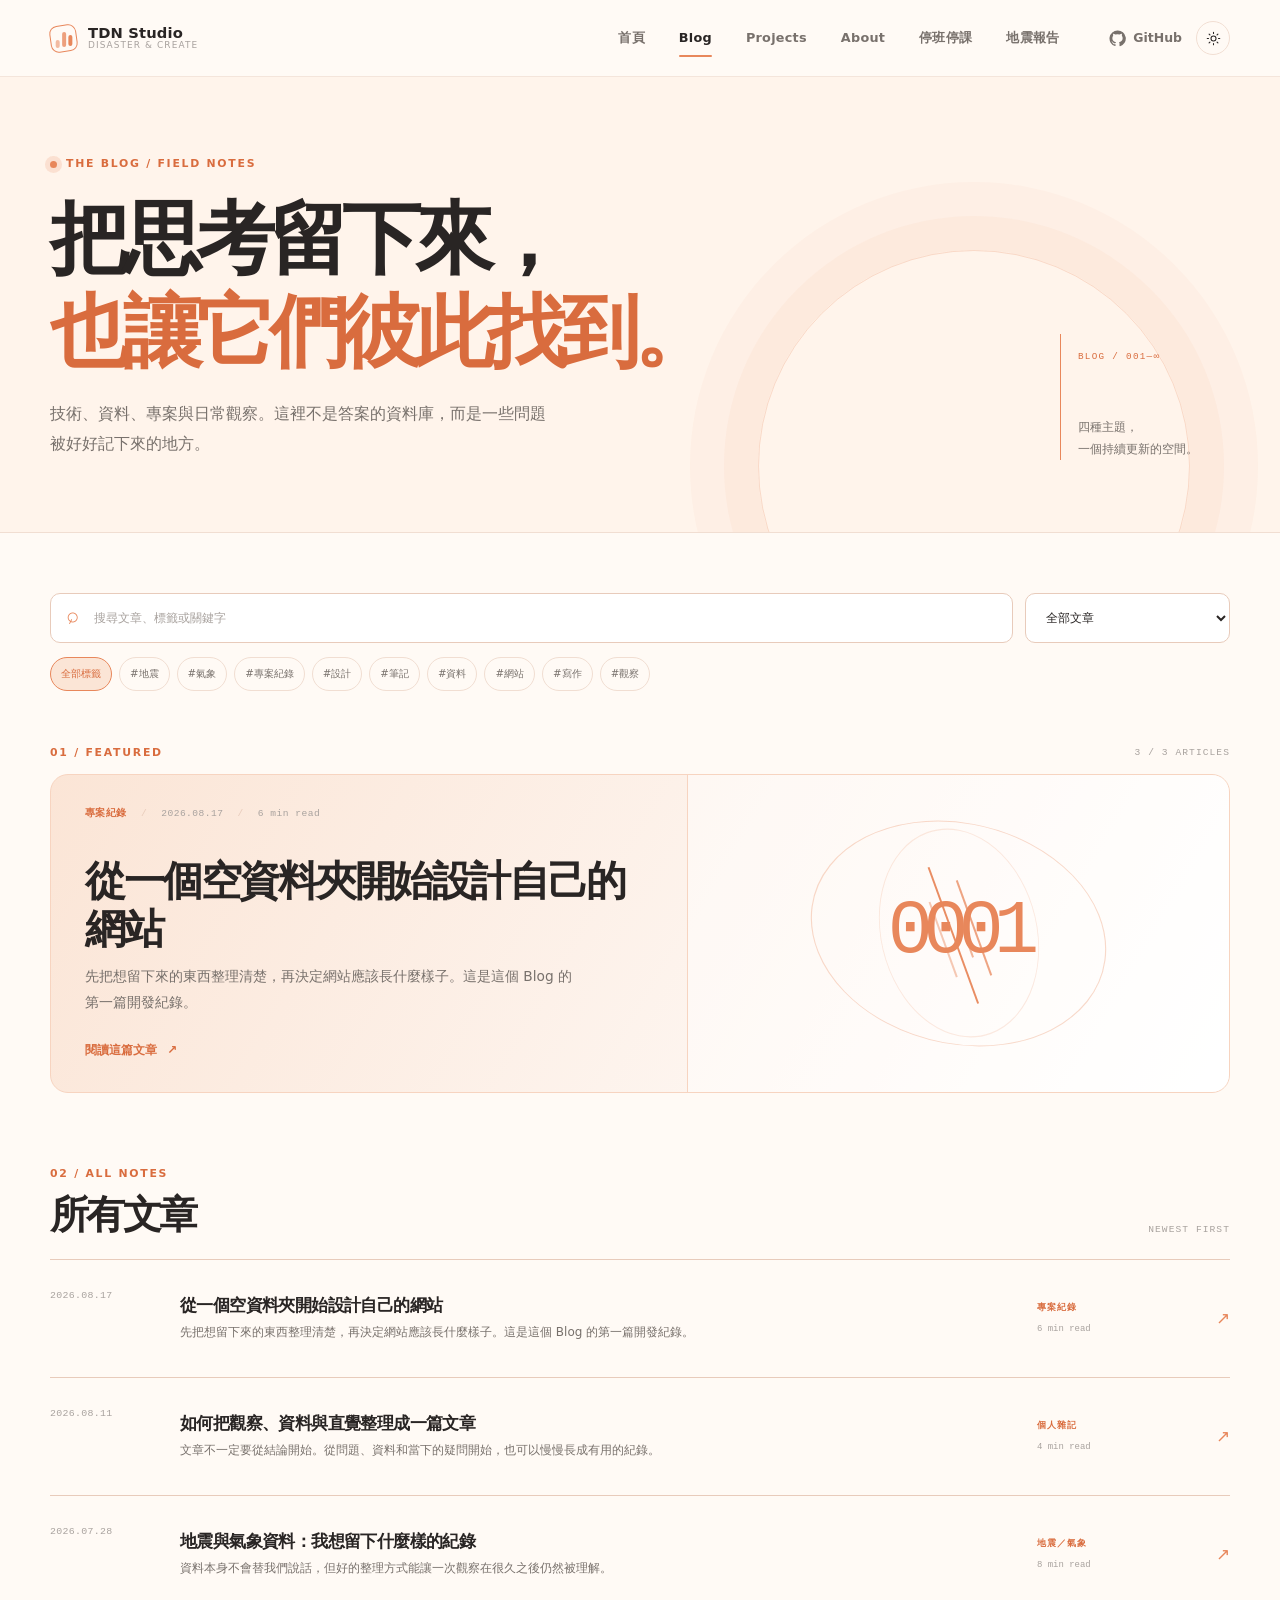
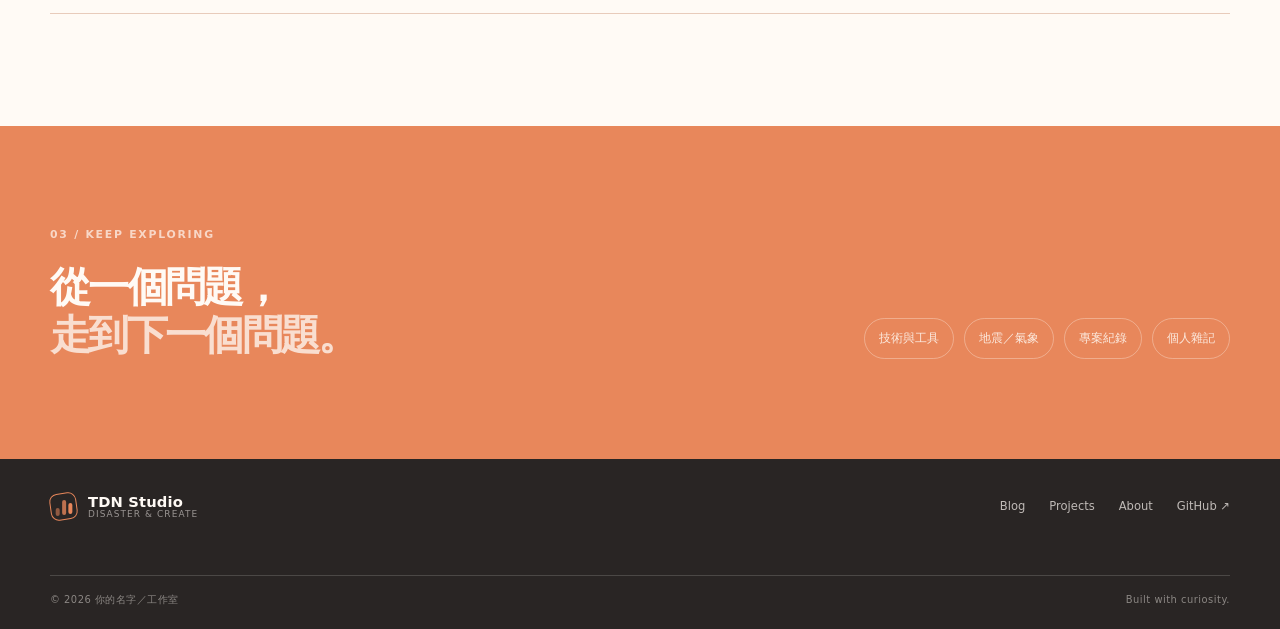
==== commit 760fe441: "新增地震報告頁面" ====
--- a/blog/index.html
+++ b/blog/index.html
@@ -24,7 +24,7 @@
           <span class="brand-copy"><strong>TDN Studio</strong><small>disaster &amp; create</small></span>
         </a>
         <nav class="desktop-nav" aria-label="主要導覽">
-          <a class="nav-link" href="../index/">首頁</a><a class="nav-link active" href="./">Blog</a><a class="nav-link" href="../projects/">Projects</a><a class="nav-link" href="../about/">About</a><a class="nav-link" href="../suspension/">停班停課</a>
+          <a class="nav-link" href="../index/">首頁</a><a class="nav-link active" href="./">Blog</a><a class="nav-link" href="../projects/">Projects</a><a class="nav-link" href="../about/">About</a><a class="nav-link" href="../suspension/">停班停課</a><a class="nav-link" href="../earthquake/">地震報告</a>
         </nav>
         <div class="header-actions">
           <a class="github-link" href="https://github.com/" target="_blank" rel="noreferrer" aria-label="開啟 GitHub"><svg viewBox="0 0 24 24" aria-hidden="true"><path d="M12 .7a11.3 11.3 0 0 0-3.58 22.02c.57.1.78-.25.78-.55v-2.1c-3.18.7-3.85-1.35-3.85-1.35-.52-1.32-1.27-1.67-1.27-1.67-1.04-.71.08-.7.08-.7 1.15.08 1.76 1.18 1.76 1.18 1.02 1.75 2.67 1.25 3.32.95.1-.74.4-1.25.72-1.54-2.54-.29-5.2-1.27-5.2-5.66 0-1.25.45-2.27 1.18-3.07-.12-.3-.51-1.46.11-3.03 0 0 .96-.31 3.12 1.17a10.75 10.75 0 0 1 5.68 0c2.16-1.48 3.12-1.17 3.12-1.17.62 1.57.23 2.73.11 3.03.73.8 1.18 1.82 1.18 3.07 0 4.4-2.67 5.37-5.21 5.65.41.36.77 1.07.77 2.16v3.2c0 .3.2.65.79.55A11.3 11.3 0 0 0 12 .7Z" /></svg><span>GitHub</span></a>
@@ -32,7 +32,7 @@
           <button class="mobile-menu-toggle" type="button" data-menu-toggle aria-expanded="false" aria-controls="mobile-menu" aria-label="開啟選單"><span></span><span></span><span></span></button>
         </div>
       </div>
-      <nav class="mobile-nav" id="mobile-menu" data-mobile-menu aria-label="行動版導覽"><a class="nav-link" href="../index/">首頁</a><a class="nav-link active" href="./">Blog</a><a class="nav-link" href="../projects/">Projects</a><a class="nav-link" href="../about/">About</a><a class="nav-link" href="../suspension/">停班停課</a></nav>
+      <nav class="mobile-nav" id="mobile-menu" data-mobile-menu aria-label="行動版導覽"><a class="nav-link" href="../index/">首頁</a><a class="nav-link active" href="./">Blog</a><a class="nav-link" href="../projects/">Projects</a><a class="nav-link" href="../about/">About</a><a class="nav-link" href="../suspension/">停班停課</a><a class="nav-link" href="../earthquake/">地震報告</a></nav>
     </header>
 
     <main id="main-content">
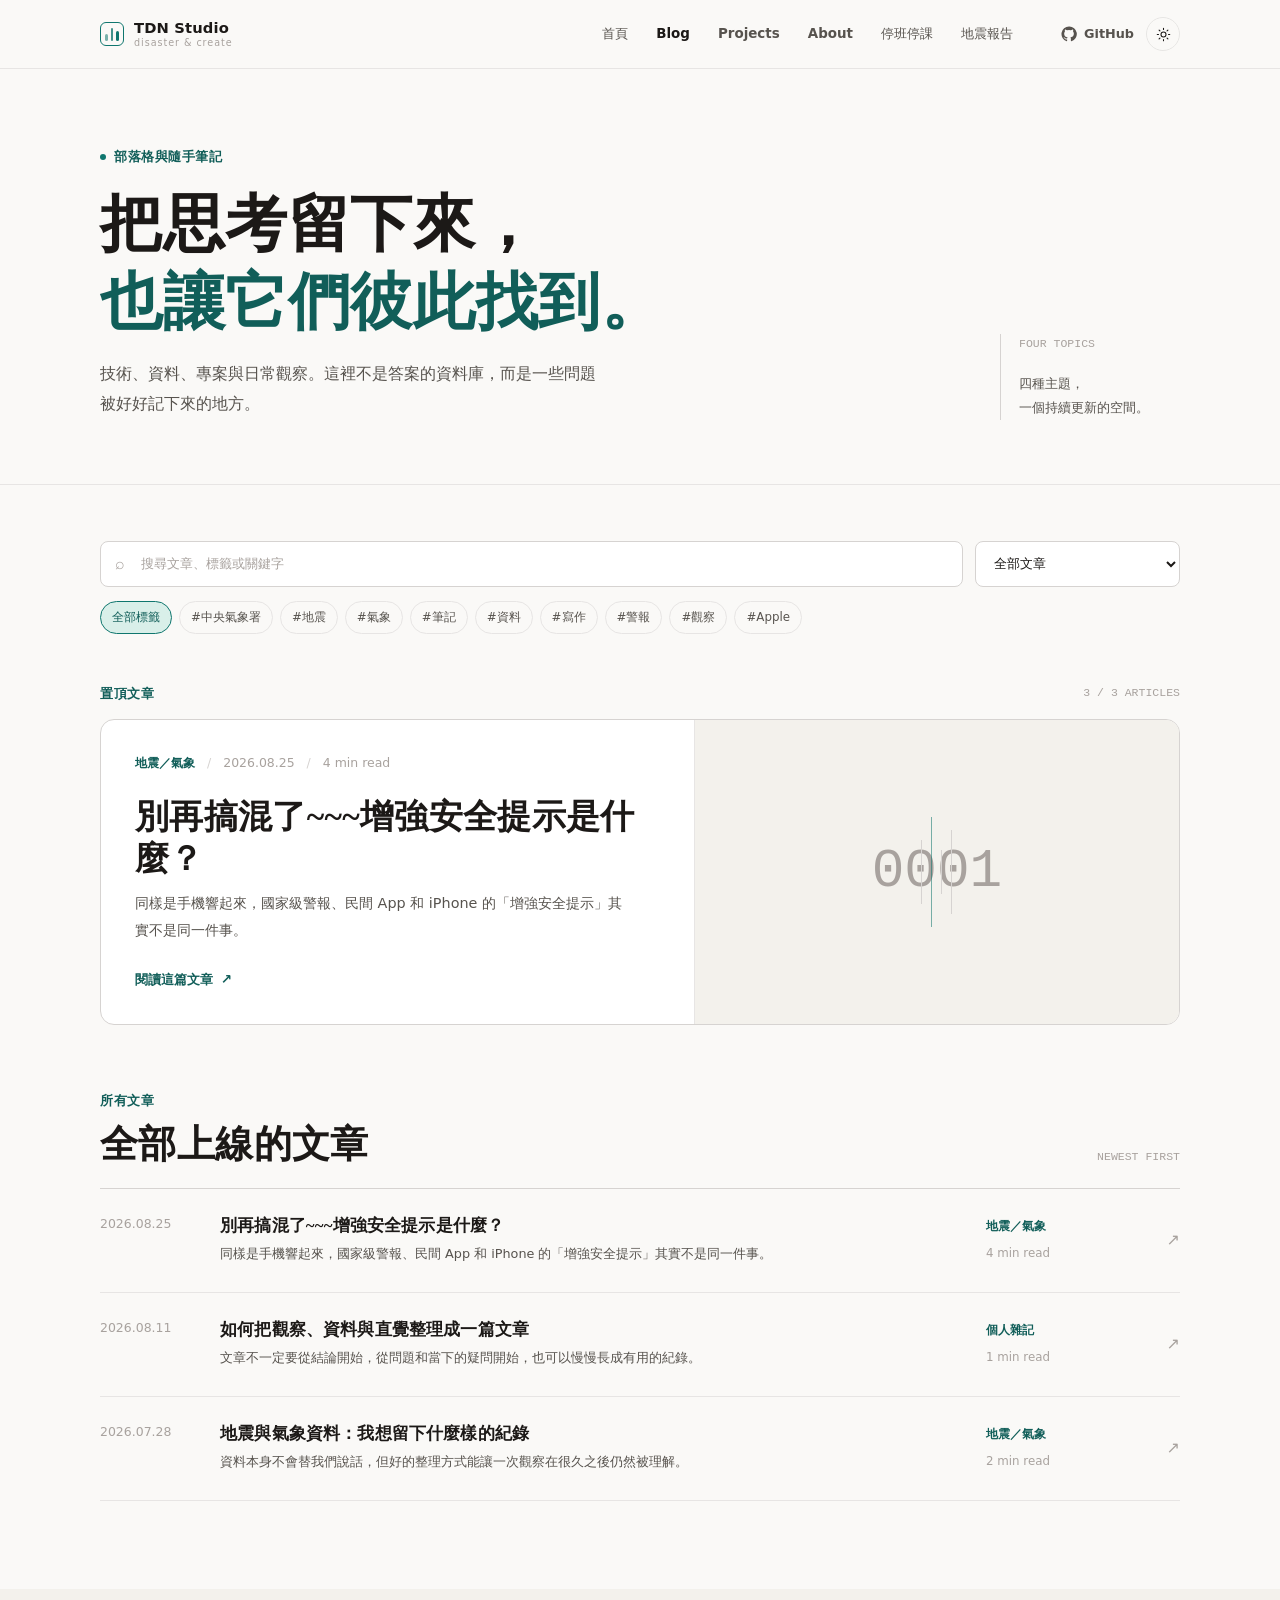
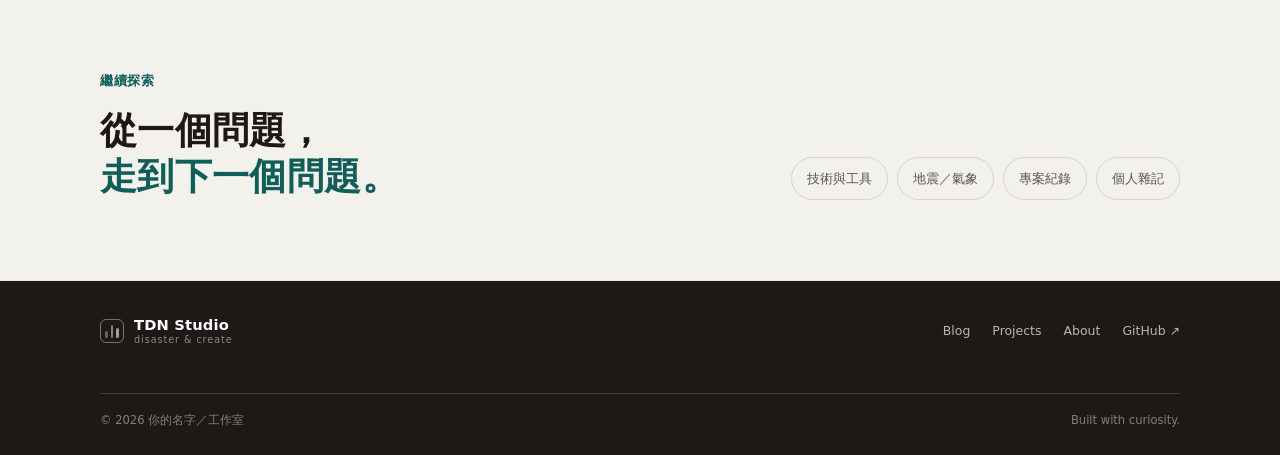
==== commit 7d00a8d9: "更新網站風格" ====
--- a/blog/index.html
+++ b/blog/index.html
@@ -3,7 +3,7 @@
   <head>
     <meta charset="UTF-8" />
     <meta name="viewport" content="width=device-width, initial-scale=1.0" />
-    <meta name="theme-color" content="#fffaf5" />
+    <meta name="theme-color" content="#faf9f7" />
     <meta name="description" content="技術、地震與氣象、專案紀錄與個人雜記。" />
     <title>Blog｜TDN Studio</title>
     <link rel="stylesheet" href="./styles.css" />
@@ -39,11 +39,11 @@
       <section class="blog-hero">
         <div class="container blog-hero-inner">
           <div>
-            <p class="eyebrow"><span class="eyebrow-dot"></span>THE BLOG / FIELD NOTES</p>
+            <p class="eyebrow"><span class="eyebrow-dot"></span>部落格與隨手筆記</p>
             <h1>把思考留下來，<br /><em>也讓它們彼此找到。</em></h1>
             <p class="hero-description">技術、資料、專案與日常觀察。這裡不是答案的資料庫，而是一些問題被好好記下來的地方。</p>
           </div>
-          <div class="blog-hero-side"><span class="hero-index">BLOG / 001—∞</span><p>四種主題，<br />一個持續更新的空間。</p></div>
+          <div class="blog-hero-side"><span class="hero-index">FOUR TOPICS</span><p>四種主題，<br />一個持續更新的空間。</p></div>
         </div>
       </section>
 
@@ -55,10 +55,10 @@
           </div>
           <div class="tag-filter" data-tag-filter aria-label="標籤篩選"></div>
 
-          <div class="featured-heading"><p class="section-kicker">01 / FEATURED</p><span class="result-count" data-result-count></span></div>
+          <div class="featured-heading"><p class="section-kicker">置頂文章</p><span class="result-count" data-result-count></span></div>
           <div class="featured-slot" data-featured-slot></div>
 
-          <div class="posts-heading"><div><p class="section-kicker">02 / ALL NOTES</p><h2>所有文章</h2></div><span class="sort-label">NEWEST FIRST</span></div>
+          <div class="posts-heading"><div><p class="section-kicker">所有文章</p><h2>全部上線的文章</h2></div><span class="sort-label">NEWEST FIRST</span></div>
           <div class="post-list" data-post-list></div>
           <div class="empty-state" data-empty-state hidden><span>—</span><h3>目前沒有符合的文章</h3><p>試試看其他關鍵字或清除分類篩選。</p></div>
         </div>
@@ -66,7 +66,7 @@
 
       <section class="blog-topics">
         <div class="container topics-strip">
-          <div><p class="section-kicker">03 / KEEP EXPLORING</p><h2>從一個問題，<br /><em>走到下一個問題。</em></h2></div>
+          <div><p class="section-kicker">繼續探索</p><h2>從一個問題，<br /><em>走到下一個問題。</em></h2></div>
           <div class="topic-pills"><a href="?category=tech">技術與工具</a><a href="?category=earth-weather">地震／氣象</a><a href="?category=project">專案紀錄</a><a href="?category=notes">個人雜記</a></div>
         </div>
       </section>
--- a/blog/styles.css
+++ b/blog/styles.css
@@ -1,223 +1,147 @@
 @import url("../index/styles.css");
 
-.blog-hero {
-  position: relative;
-  overflow: hidden;
-  border-bottom: 1px solid var(--line);
-  background: var(--surface-soft);
-}
+/* ----- Blog Hero ----- */
+.blog-hero { border-bottom: 1px solid var(--line); }
+.blog-hero-inner { display: flex; align-items: end; justify-content: space-between; gap: 50px; max-width: none; padding-top: 72px; padding-bottom: 64px; }
+.blog-hero h1 { max-width: 710px; margin-bottom: 18px; }
+.blog-hero .hero-description { max-width: 500px; margin-bottom: 0; font-size: .98rem; }
+.blog-hero-side { display: grid; align-content: space-between; gap: 18px; width: 180px; padding-left: 18px; border-left: 1px solid var(--line-strong); }
+.hero-index { color: var(--text-faint); font-family: var(--font-mono); font-size: .72rem; }
+.blog-hero-side p { margin: 0; color: var(--text-soft); font-size: .82rem; line-height: 1.8; }
 
-.blog-hero::after {
-  position: absolute;
-  right: 7%;
-  bottom: -150px;
-  width: 430px;
-  height: 430px;
-  border: 1px solid color-mix(in srgb, var(--accent) 25%, transparent);
-  border-radius: 50%;
-  content: "";
-  box-shadow: 0 0 0 34px color-mix(in srgb, var(--accent) 5%, transparent), 0 0 0 68px color-mix(in srgb, var(--accent) 4%, transparent);
-  pointer-events: none;
-}
+.blog-content { padding-top: 56px; border-bottom: 0; }
 
-.blog-hero-inner {
-  position: relative;
-  display: flex;
-  min-height: 410px;
-  align-items: end;
-  justify-content: space-between;
-  gap: 50px;
-  padding-top: 72px;
-  padding-bottom: 72px;
-}
-
-.blog-hero h1 { max-width: 710px; margin-bottom: 20px; font-size: clamp(3.2rem, 6.2vw, 5.4rem); }
-.blog-hero .hero-description { max-width: 500px; margin-bottom: 0; }
-.blog-hero-side { position: relative; z-index: 1; display: grid; align-content: space-between; width: 170px; min-height: 126px; padding: 15px 0 0 17px; border-left: 1px solid var(--accent); }
-.hero-index { color: var(--accent-strong); font-family: ui-monospace, monospace; font-size: .58rem; letter-spacing: .14em; }
-.blog-hero-side p { margin: 0; color: var(--text-soft); font-size: .78rem; line-height: 1.75; }
-
-.blog-content { border-bottom: 0; padding-top: 60px; }
+/* ----- 工具列 ----- */
 .blog-toolbar { display: grid; grid-template-columns: 1fr 205px; gap: 12px; margin-bottom: 14px; }
 .search-box { position: relative; display: flex; align-items: center; }
-.search-box input, .category-select-wrap select { width: 100%; height: 50px; border: 1px solid var(--line-strong); border-radius: 10px; outline: none; background: var(--surface); color: var(--text); font: inherit; font-size: .78rem; transition: border-color 180ms ease, box-shadow 180ms ease; }
-.search-box input { padding: 0 16px 0 43px; }
+.search-box input, .category-select-wrap select { width: 100%; height: 46px; border: 1px solid var(--line-strong); border-radius: 8px; outline: none; background: var(--surface); color: var(--text); font: inherit; font-size: .84rem; transition: border-color 160ms ease, box-shadow 160ms ease; }
+.search-box input { padding: 0 16px 0 40px; }
 .search-box input::placeholder { color: var(--text-faint); }
-.search-box input:focus, .category-select-wrap select:focus { border-color: var(--accent); box-shadow: 0 0 0 3px color-mix(in srgb, var(--accent) 13%, transparent); }
-.search-icon { position: absolute; left: 16px; z-index: 1; color: var(--accent); font-family: Georgia, serif; font-size: 1.35rem; line-height: 1; transform: translateY(-2px) rotate(-18deg); }
-.category-select-wrap select { padding: 0 36px 0 16px; cursor: pointer; }
-.tag-filter { display: flex; flex-wrap: wrap; gap: 7px; min-height: 34px; margin-bottom: 53px; }
-.tag-filter button { padding: 5px 10px; border: 1px solid var(--line); border-radius: 20px; background: transparent; color: var(--text-soft); cursor: pointer; font-size: .64rem; transition: border-color 180ms ease, background 180ms ease, color 180ms ease; }
-.tag-filter button:hover, .tag-filter button.active { border-color: var(--accent); background: var(--surface-tint); color: var(--accent-strong); }
+.search-box input:focus, .category-select-wrap select:focus { border-color: var(--accent); box-shadow: 0 0 0 3px color-mix(in srgb, var(--accent) 14%, transparent); }
+.search-icon { position: absolute; left: 15px; z-index: 1; color: var(--text-faint); font-size: 1rem; line-height: 1; }
+.category-select-wrap select { padding: 0 14px; cursor: pointer; }
+.tag-filter { display: flex; flex-wrap: wrap; gap: 7px; min-height: 30px; margin-bottom: 48px; }
+.tag-filter button { padding: 5px 11px; border: 1px solid var(--line); border-radius: 999px; background: transparent; color: var(--text-soft); cursor: pointer; font-size: .74rem; transition: border-color 160ms ease, background 160ms ease, color 160ms ease; }
+.tag-filter button:hover, .tag-filter button.active { border-color: var(--accent); background: var(--accent-soft); color: var(--accent-strong); }
 
+/* ----- 置頂文章 ----- */
 .featured-heading, .posts-heading { display: flex; align-items: center; justify-content: space-between; gap: 20px; }
-.featured-heading { margin-bottom: 12px; }
+.featured-heading { margin-bottom: 14px; }
 .featured-heading .section-kicker, .posts-heading .section-kicker { margin-bottom: 0; }
-.result-count, .sort-label { color: var(--text-faint); font-family: ui-monospace, monospace; font-size: .6rem; letter-spacing: .11em; }
-.featured-slot { margin-bottom: 72px; }
-.featured-card { position: relative; display: grid; min-height: 300px; grid-template-columns: 1.08fr .92fr; overflow: hidden; border: 1px solid var(--accent-soft); border-radius: var(--radius-md); background: linear-gradient(120deg, var(--surface-tint), var(--surface)); transition: border-color 180ms ease, box-shadow 180ms ease, transform 180ms ease; }
-.featured-card:hover { border-color: var(--accent); box-shadow: var(--shadow-soft); transform: translateY(-3px); }
-.featured-copy { display: flex; flex-direction: column; padding: 31px 34px; }
-.post-meta { display: flex; align-items: center; flex-wrap: wrap; gap: 9px 14px; color: var(--text-faint); font-family: ui-monospace, monospace; font-size: .6rem; letter-spacing: .05em; }
-.post-meta .category { color: var(--accent-strong); font-weight: 750; }
+.result-count, .sort-label { color: var(--text-faint); font-family: var(--font-mono); font-size: .72rem; }
+.featured-slot { margin-bottom: 64px; }
+.featured-card { display: grid; grid-template-columns: 1.1fr .9fr; overflow: hidden; border: 1px solid var(--line-strong); border-radius: var(--radius-md); background: var(--surface); transition: border-color 160ms ease, background 160ms ease; }
+.featured-card:hover { border-color: var(--accent); background: var(--surface-soft); }
+.featured-copy { display: flex; flex-direction: column; padding: 32px 34px; }
+.post-meta { display: flex; align-items: center; flex-wrap: wrap; gap: 8px 12px; color: var(--text-faint); font-size: .78rem; }
+.post-meta .category { color: var(--accent-strong); font-weight: 600; }
 .meta-bullet { color: var(--line-strong); }
-.featured-copy h3 { max-width: 560px; margin: 34px 0 11px; font-size: clamp(1.7rem, 3.2vw, 2.7rem); letter-spacing: -.06em; }
-.featured-copy p { max-width: 500px; margin-bottom: auto; color: var(--text-soft); font-size: .86rem; line-height: 1.85; }
-.read-link { display: inline-flex; align-items: center; gap: 10px; width: fit-content; margin-top: 25px; color: var(--accent-strong); font-size: .75rem; font-weight: 750; transition: gap 180ms ease; }
-.read-link:hover { gap: 15px; }
-.featured-art { position: relative; display: grid; min-height: 300px; place-items: center; overflow: hidden; border-left: 1px solid var(--accent-soft); background: color-mix(in srgb, var(--surface) 43%, transparent); }
-.featured-art::before, .featured-art::after { position: absolute; border: 1px solid color-mix(in srgb, var(--accent) 31%, transparent); border-radius: 50%; content: ""; }
-.featured-art::before { width: 255px; height: 255px; transform: rotate(-27deg) skewX(17deg); }
-.featured-art::after { width: 180px; height: 180px; transform: rotate(35deg) skewX(17deg); opacity: .56; }
-.art-index { position: relative; z-index: 1; color: var(--accent); font-family: ui-monospace, monospace; font-size: 4.7rem; font-weight: 300; letter-spacing: -.13em; }
-.art-lines { position: absolute; display: flex; align-items: center; gap: 9px; transform: rotate(-20deg); }
-.art-lines span { display: block; width: 2px; height: 80px; background: var(--accent); opacity: .45; }
-.art-lines span:nth-child(2) { height: 145px; opacity: .95; }
-.art-lines span:nth-child(3) { height: 54px; opacity: .6; }
-.art-lines span:nth-child(4) { height: 101px; opacity: .75; }
+.featured-copy h3 { max-width: 560px; margin: 22px 0 10px; font-size: clamp(1.5rem, 2.8vw, 2.1rem); }
+.featured-copy p { max-width: 500px; margin-bottom: auto; color: var(--text-soft); font-size: .9rem; line-height: 1.85; }
+.read-link { display: inline-flex; align-items: center; gap: 8px; width: fit-content; margin-top: 24px; color: var(--accent-strong); font-size: .84rem; font-weight: 600; transition: gap 160ms ease; }
+.read-link:hover { gap: 13px; }
+.featured-art { position: relative; display: grid; min-height: 280px; place-items: center; border-left: 1px solid var(--line); background: var(--surface-soft); }
+.art-index { color: var(--text-faint); font-family: var(--font-mono); font-size: 3.4rem; font-weight: 300; }
+.art-lines { position: absolute; display: flex; align-items: center; gap: 9px; }
+.art-lines span { display: block; width: 1px; height: 64px; background: var(--line-strong); }
+.art-lines span:nth-child(2) { height: 110px; background: var(--accent); opacity: .55; }
+.art-lines span:nth-child(3) { height: 44px; }
+.art-lines span:nth-child(4) { height: 84px; }
 
-.posts-heading { align-items: end; margin-bottom: 21px; }
-.posts-heading h2 { margin-top: 9px; font-size: 2.45rem; }
+/* ----- 文章列表 ----- */
+.posts-heading { align-items: end; margin-bottom: 20px; }
+.posts-heading h2 { margin-top: 8px; }
 .post-list { border-top: 1px solid var(--line-strong); }
-.post-row { display: grid; grid-template-columns: 110px minmax(0, 1fr) 145px 28px; align-items: center; gap: 20px; min-height: 118px; border-bottom: 1px solid var(--line-strong); transition: padding 180ms ease, background 180ms ease; }
-.post-row:hover { padding-inline: 15px; background: var(--surface-soft); }
-.post-row .post-date { align-self: start; padding-top: 28px; color: var(--text-faint); font-family: ui-monospace, monospace; font-size: .62rem; letter-spacing: .03em; }
-.post-row-copy h3 { margin: 0 0 7px; font-size: 1.08rem; letter-spacing: -.035em; }
-.post-row-copy p { max-width: 620px; margin: 0; color: var(--text-soft); font-size: .75rem; line-height: 1.72; }
-.post-row .post-side { display: grid; gap: 7px; justify-items: start; }
-.post-row .post-side .category { color: var(--accent-strong); font-size: .56rem; font-weight: 750; letter-spacing: .1em; }
-.post-row .post-side .reading-time { color: var(--text-faint); font-family: ui-monospace, monospace; font-size: .56rem; }
-.post-row .post-arrow { color: var(--accent); font-size: 1.05rem; text-align: right; }
+.post-row { display: grid; grid-template-columns: 100px minmax(0, 1fr) 150px 24px; align-items: center; gap: 20px; min-height: 104px; border-bottom: 1px solid var(--line); transition: background 160ms ease; }
+.post-row:hover { background: var(--surface-soft); }
+.post-row .post-date { align-self: start; padding-top: 24px; color: var(--text-faint); font-size: .78rem; }
+.post-row-copy h3 { margin: 0 0 6px; font-size: 1.05rem; font-weight: 600; }
+.post-row-copy p { max-width: 620px; margin: 0; color: var(--text-soft); font-size: .8rem; line-height: 1.75; }
+.post-row .post-side { display: grid; gap: 6px; justify-items: start; }
+.post-row .post-side .category { color: var(--accent-strong); font-size: .74rem; font-weight: 600; }
+.post-row .post-side .reading-time { color: var(--text-faint); font-size: .74rem; }
+.post-row .post-arrow { color: var(--text-faint); font-size: 1rem; text-align: right; transition: color 160ms ease; }
+.post-row:hover .post-arrow { color: var(--accent-strong); }
 .post-row[hidden] { display: none; }
-.empty-state { padding: 75px 20px; border: 1px dashed var(--line-strong); color: var(--text-soft); text-align: center; }
-.empty-state > span { color: var(--accent); font-size: 1.5rem; }
-.empty-state h3 { margin: 10px 0 3px; font-size: 1.2rem; }
-.empty-state p { margin: 0; font-size: .8rem; }
+.empty-state { padding: 64px 20px; border: 1px dashed var(--line-strong); color: var(--text-soft); text-align: center; }
+.empty-state > span { color: var(--accent-strong); font-size: 1.3rem; }
+.empty-state h3 { margin: 10px 0 4px; font-size: 1.15rem; }
+.empty-state p { margin: 0; font-size: .84rem; }
 
-.blog-topics { padding: 100px 0; background: var(--accent); color: var(--ink-inverse); }
-.topics-strip { display: grid; grid-template-columns: .9fr 1.1fr; align-items: end; gap: 70px; }
-.blog-topics .section-kicker { color: color-mix(in srgb, var(--ink-inverse) 70%, transparent); }
-.blog-topics h2 { font-size: clamp(2rem, 3.2vw, 3rem); }
-.blog-topics h2 em { color: var(--ink-inverse); opacity: .76; }
-.topic-pills { display: flex; flex-wrap: wrap; justify-content: end; gap: 10px; }
-.topic-pills a { padding: 10px 14px; border: 1px solid color-mix(in srgb, var(--ink-inverse) 32%, transparent); border-radius: 30px; color: color-mix(in srgb, var(--ink-inverse) 85%, transparent); font-size: .72rem; transition: background 180ms ease, color 180ms ease; }
-.topic-pills a:hover { background: var(--ink-inverse); color: var(--accent-strong); }
+/* ----- 主題區 ----- */
+.blog-topics { padding: 80px 0; background: var(--surface-soft); border-bottom: 1px solid var(--line); }
+.topics-strip { display: grid; grid-template-columns: .9fr 1.1fr; align-items: end; gap: 64px; }
+.blog-topics h2 { font-size: clamp(1.7rem, 3vw, 2.3rem); }
+.topic-pills { display: flex; flex-wrap: wrap; justify-content: end; gap: 9px; }
+.topic-pills a { padding: 9px 15px; border: 1px solid var(--line-strong); border-radius: 999px; color: var(--text-soft); font-size: .8rem; transition: border-color 160ms ease, color 160ms ease, background 160ms ease; }
+.topic-pills a:hover { border-color: var(--accent); background: var(--surface); color: var(--accent-strong); }
 
-@media (max-width: 800px) {
-  .blog-hero-inner { min-height: auto; align-items: start; flex-direction: column; padding-top: 57px; padding-bottom: 62px; }
-  .blog-hero-side { width: 100%; min-height: auto; padding: 13px 0 0; border-top: 1px solid var(--accent); border-left: 0; }
-  .blog-hero-side p { margin-top: 22px; }
-  .featured-card { grid-template-columns: 1fr; }
-  .featured-art { min-height: 210px; border-top: 1px solid var(--accent-soft); border-left: 0; }
-  .featured-copy { padding: 26px; }
-  .featured-copy h3 { margin-top: 25px; }
-  .post-row { grid-template-columns: 90px minmax(0, 1fr) 25px; gap: 15px; padding: 18px 0; }
-  .post-row .post-date { align-self: start; padding-top: 3px; }
-  .post-row-copy p { display: -webkit-box; overflow: hidden; -webkit-box-orient: vertical; -webkit-line-clamp: 2; }
-  .post-row .post-side { display: none; }
-  .topics-strip { grid-template-columns: 1fr; gap: 33px; }
-  .topic-pills { justify-content: start; }
-}
-
-@media (max-width: 580px) {
-  .blog-toolbar { grid-template-columns: 1fr; }
-  .tag-filter { margin-bottom: 40px; }
-  .featured-slot { margin-bottom: 58px; }
-  .posts-heading { align-items: start; flex-direction: column; gap: 13px; }
-  .post-row { grid-template-columns: 1fr 25px; gap: 6px 15px; }
-  .post-row .post-date { grid-column: 1; grid-row: 1; }
-  .post-row-copy { grid-column: 1; grid-row: 2; }
-  .post-row .post-arrow { grid-column: 2; grid-row: 1 / span 2; }
-  .post-row-copy h3 { font-size: .98rem; }
-  .blog-topics { padding: 75px 0; }
-}
-
-
-/* Article reading layout */
-.reading-progress { position: fixed; top: 0; left: 0; z-index: 50; width: 100%; height: 3px; background: var(--accent); transform: scaleX(0); transform-origin: left; }
-.article-shell { width: min(calc(100% - 64px), 1060px); margin-inline: auto; padding: 88px 0 110px; }
-.article-header { max-width: 820px; padding-bottom: 54px; border-bottom: 1px solid var(--line-strong); }
-.article-header h1 { max-width: 800px; margin: 22px 0 18px; font-size: clamp(2.7rem, 5.5vw, 5rem); }
-.article-header > p { max-width: 670px; margin-bottom: 22px; color: var(--text-soft); font-size: 1rem; line-height: 1.9; }
+/* ----- 文章閱讀頁 ----- */
+.reading-progress { position: fixed; top: 0; left: 0; z-index: 50; width: 100%; height: 2px; background: var(--accent); transform: scaleX(0); transform-origin: left; }
+.article-shell { width: min(calc(100% - 48px), 1000px); margin-inline: auto; padding: 76px 0 96px; }
+.article-header { max-width: 780px; padding-bottom: 44px; border-bottom: 1px solid var(--line-strong); }
+.article-header h1 { max-width: 780px; margin: 18px 0 16px; font-size: clamp(2rem, 4.6vw, 3.4rem); }
+.article-header > p { max-width: 660px; margin-bottom: 20px; color: var(--text-soft); font-size: 1rem; line-height: 1.9; }
 .article-tags { display: flex; flex-wrap: wrap; gap: 7px; }
-.article-tags a { padding: 4px 10px; border: 1px solid var(--line); border-radius: 20px; color: var(--accent-strong); font-size: .62rem; transition: background 180ms ease, border-color 180ms ease; }
-.article-tags a:hover { border-color: var(--accent); background: var(--surface-tint); }
-.article-layout { display: grid; grid-template-columns: 170px minmax(0, 700px); gap: 74px; align-items: start; padding-top: 53px; }
-.article-aside { position: sticky; top: 110px; }
-.back-link { display: inline-flex; color: var(--text-soft); font-size: .72rem; font-weight: 700; transition: color 180ms ease; }
+.article-tags a { padding: 4px 11px; border: 1px solid var(--line); border-radius: 999px; color: var(--text-soft); font-size: .74rem; transition: border-color 160ms ease, background 160ms ease, color 160ms ease; }
+.article-tags a:hover { border-color: var(--accent); background: var(--accent-soft); color: var(--accent-strong); }
+.article-layout { display: grid; grid-template-columns: 168px minmax(0, 680px); gap: 64px; align-items: start; padding-top: 44px; }
+.article-aside { position: sticky; top: 100px; }
+.back-link { display: inline-flex; color: var(--text-soft); font-size: .8rem; font-weight: 550; transition: color 160ms ease; }
 .back-link:hover { color: var(--accent-strong); }
-.article-aside-rule { width: 32px; height: 1px; margin: 29px 0 23px; background: var(--accent); }
-.aside-label { color: var(--text-faint); font-family: ui-monospace, monospace; font-size: .54rem; letter-spacing: .13em; }
-.article-toc { display: grid; gap: 10px; margin-top: 15px; }
-.article-toc a, .article-toc span { color: var(--text-faint); font-size: .66rem; line-height: 1.45; transition: color 180ms ease; }
+.article-aside-rule { width: 28px; height: 1px; margin: 26px 0 20px; background: var(--line-strong); }
+.aside-label { color: var(--text-faint); font-family: var(--font-mono); font-size: .66rem; letter-spacing: .08em; }
+.article-toc { display: grid; gap: 9px; margin-top: 14px; }
+.article-toc a, .article-toc span { color: var(--text-faint); font-size: .78rem; line-height: 1.5; transition: color 160ms ease; }
 .article-toc a:hover { color: var(--accent-strong); }
-.article-toc .toc-level-3 { padding-left: 10px; font-size: .61rem; }
+.article-toc .toc-level-3 { padding-left: 10px; font-size: .74rem; }
 .article-body { min-width: 0; color: var(--text); font-size: 1rem; line-height: 2; }
 .article-body > :first-child { margin-top: 0; }
-.article-body h1 { margin: 0 0 27px; font-size: clamp(2rem, 4vw, 3.3rem); }
-.article-body h2 { margin: 58px 0 15px; font-size: clamp(1.55rem, 3vw, 2.25rem); }
-.article-body h3 { margin: 39px 0 11px; font-size: 1.35rem; }
-.article-body p { margin: 0 0 24px; color: var(--text-soft); }
-.article-body strong { color: var(--text); font-weight: 750; }
+.article-body h1 { margin: 0 0 24px; font-size: clamp(1.8rem, 3.6vw, 2.6rem); }
+.article-body h2 { margin: 52px 0 14px; font-size: clamp(1.4rem, 2.6vw, 1.8rem); }
+.article-body h3 { margin: 34px 0 10px; font-size: 1.2rem; }
+.article-body p { margin: 0 0 22px; color: var(--text-soft); }
+.article-body strong { color: var(--text); font-weight: 650; }
 .article-body em { color: var(--accent-strong); }
 .article-body a { color: var(--accent-strong); text-decoration: underline; text-decoration-color: color-mix(in srgb, var(--accent) 45%, transparent); text-underline-offset: 3px; }
 .article-body a:hover { text-decoration-color: var(--accent); }
-.article-body blockquote { margin: 34px 0; padding: 7px 0 7px 22px; border-left: 3px solid var(--accent); color: var(--text); font-family: var(--font-display); font-size: 1.15rem; font-weight: 650; line-height: 1.7; }
-.article-body ul, .article-body ol { margin: 0 0 27px; padding-left: 24px; color: var(--text-soft); }
-.article-body li { padding-left: 5px; margin-bottom: 6px; }
-.article-body li::marker { color: var(--accent); }
-.article-body code { padding: 3px 6px; border: 1px solid var(--line); border-radius: 5px; background: var(--surface-soft); color: var(--accent-strong); font-family: ui-monospace, SFMono-Regular, Menlo, monospace; font-size: .82em; }
-.article-body pre { overflow-x: auto; margin: 30px 0; padding: 19px 20px; border: 1px solid var(--line); border-radius: 12px; background: var(--text); color: var(--bg); line-height: 1.65; }
-.article-body pre code { padding: 0; border: 0; background: transparent; color: inherit; font-size: .79rem; }
-.article-body hr { width: 100%; height: 1px; margin: 46px 0; border: 0; background: var(--line-strong); }
-.article-body img { display: block; max-width: 100%; height: auto; margin: 30px 0; border: 1px solid var(--line); border-radius: 13px; }
+.article-body blockquote { margin: 30px 0; padding: 6px 0 6px 20px; border-left: 2px solid var(--accent); color: var(--text); font-family: var(--font-display); font-size: 1.08rem; font-weight: 600; line-height: 1.75; }
+.article-body ul, .article-body ol { margin: 0 0 24px; padding-left: 24px; color: var(--text-soft); }
+.article-body li { padding-left: 4px; margin-bottom: 6px; }
+.article-body li::marker { color: var(--accent-strong); }
+.article-body code { padding: 3px 6px; border: 1px solid var(--line); border-radius: 5px; background: var(--surface-soft); color: var(--accent-strong); font-family: var(--font-mono); font-size: .82em; }
+.article-body pre { overflow-x: auto; margin: 28px 0; padding: 18px 20px; border: 1px solid var(--line); border-radius: 10px; background: var(--surface-soft); line-height: 1.7; }
+.article-body pre code { padding: 0; border: 0; background: transparent; color: var(--text); font-size: .8rem; }
+.article-body hr { width: 100%; height: 1px; margin: 42px 0; border: 0; background: var(--line-strong); }
+.article-body img { display: block; max-width: 100%; height: auto; margin: 28px 0; border: 1px solid var(--line); border-radius: 10px; }
 .loading-state, .article-error { padding: 32px 0; color: var(--text-soft); }
-.article-error { padding: 28px; border: 1px dashed var(--line-strong); border-radius: var(--radius-md); }
+.article-error { padding: 26px; border: 1px dashed var(--line-strong); border-radius: var(--radius-md); }
 .article-error strong { display: block; margin-bottom: 7px; color: var(--text); }
-.article-error p { margin-bottom: 19px; font-size: .85rem; }
-.article-pagination { display: grid; grid-template-columns: 1fr 1fr; gap: 15px; margin: 80px 0 0 244px; padding-top: 23px; border-top: 1px solid var(--line-strong); }
-.pagination-card { position: relative; display: grid; min-height: 102px; align-content: center; gap: 7px; padding: 13px 20px; border: 1px solid var(--line); border-radius: 12px; background: var(--surface); transition: border-color 180ms ease, background 180ms ease, transform 180ms ease; }
-.pagination-card:hover { border-color: var(--accent); background: var(--surface-soft); transform: translateY(-2px); }
-.pagination-card span { color: var(--text-faint); font-family: ui-monospace, monospace; font-size: .56rem; letter-spacing: .1em; }
-.pagination-card strong { max-width: 270px; font-size: .78rem; line-height: 1.45; }
-.pagination-card b { position: absolute; top: 50%; color: var(--accent); font-size: 1rem; transform: translateY(-50%); }
-.pagination-older b { right: 17px; }
+.article-error p { margin-bottom: 18px; font-size: .88rem; }
+.article-pagination { display: grid; grid-template-columns: 1fr 1fr; gap: 14px; margin-top: 72px; padding-top: 22px; border-top: 1px solid var(--line-strong); }
+.pagination-card { position: relative; display: grid; min-height: 92px; align-content: center; gap: 6px; padding: 12px 20px; border: 1px solid var(--line); border-radius: var(--radius-md); background: var(--surface); transition: border-color 160ms ease, background 160ms ease; }
+.pagination-card:hover { border-color: var(--accent); background: var(--surface-soft); }
+.pagination-card span { color: var(--text-faint); font-family: var(--font-mono); font-size: .68rem; }
+.pagination-card strong { max-width: 270px; font-size: .84rem; font-weight: 600; line-height: 1.5; }
+.pagination-card b { position: absolute; top: 50%; color: var(--accent-strong); font-size: 1rem; transform: translateY(-50%); }
+.pagination-older b { right: 16px; }
 .pagination-newer { text-align: right; }
-.pagination-newer b { left: 17px; }
+.pagination-newer b { left: 16px; }
 
-@media (max-width: 800px) {
-  .article-shell { width: min(calc(100% - 36px), 1060px); padding-top: 60px; }
-  .article-layout { grid-template-columns: 1fr; gap: 27px; padding-top: 34px; }
-  .article-aside { position: static; }
-  .article-aside-rule { display: none; }
-  .article-toc { display: flex; flex-wrap: wrap; gap: 8px; margin-top: 12px; }
-  .article-toc a, .article-toc span { padding: 4px 8px; border: 1px solid var(--line); border-radius: 5px; }
-  .article-toc .toc-level-3 { padding-left: 8px; }
-  .article-pagination { margin-left: 0; }
-}
-
-@media (max-width: 580px) {
-  .article-header h1 { font-size: 2.75rem; }
-  .article-header > p { font-size: .91rem; }
-  .article-body { font-size: .94rem; line-height: 1.9; }
-  .article-body h2 { margin-top: 46px; }
-  .article-pagination { grid-template-columns: 1fr; }
-}
-
-/* External content embeds */
-.external-embed-frame { width: 100%; margin: 28px 0; overflow: hidden; border: 1px solid var(--line); border-radius: 12px; background: var(--surface); }
-.external-embed-label { display: flex; align-items: center; justify-content: space-between; gap: 15px; padding: 10px 14px; border-bottom: 1px solid var(--line); color: var(--text-faint); font-family: ui-monospace, monospace; font-size: .56rem; letter-spacing: .06em; text-transform: uppercase; }
+/* ----- 外部嵌入 ----- */
+.external-embed-frame { width: 100%; margin: 26px 0; overflow: hidden; border: 1px solid var(--line); border-radius: 10px; background: var(--surface); }
+.external-embed-label { display: flex; align-items: center; justify-content: space-between; gap: 15px; padding: 9px 14px; border-bottom: 1px solid var(--line); color: var(--text-faint); font-family: var(--font-mono); font-size: .68rem; text-transform: uppercase; }
 .external-embed-label span { display: inline-flex; align-items: center; gap: 7px; }
 .external-embed-label i { display: inline-block; width: 5px; height: 5px; border-radius: 50%; background: var(--accent); }
-.external-embed-label a { color: var(--accent-strong); font-size: .53rem; text-decoration: none; text-transform: none; }
+.external-embed-label a { color: var(--accent-strong); font-size: .66rem; text-decoration: none; text-transform: none; }
 .external-embed-label a:hover { text-decoration: underline; }
 .external-embed-frame blockquote { margin: 0 !important; padding: 20px !important; border: 0 !important; border-radius: 0 !important; background: var(--surface) !important; }
 .external-embed-frame blockquote a { color: var(--accent-strong); }
-.external-embed-placeholder { display: flex; min-height: 92px; align-items: center; justify-content: center; margin: 28px 0; border: 1px dashed var(--line-strong); border-radius: 12px; color: var(--text-faint); font-family: ui-monospace, monospace; font-size: .62rem; letter-spacing: .04em; }
-.external-embed-fallback { display: flex; min-height: 145px; flex-direction: column; justify-content: center; gap: 8px; padding: 26px; color: var(--text); text-decoration: none; }
-.external-embed-fallback span { color: var(--text-faint); font-family: ui-monospace, monospace; font-size: .55rem; letter-spacing: .1em; }
-.external-embed-fallback strong { color: var(--accent-strong); font-size: 1.1rem; }
-.external-embed-fallback small { color: var(--text-soft); font-size: .72rem; line-height: 1.6; }
+.external-embed-placeholder { display: flex; min-height: 88px; align-items: center; justify-content: center; margin: 26px 0; border: 1px dashed var(--line-strong); border-radius: 10px; color: var(--text-faint); font-family: var(--font-mono); font-size: .74rem; }
+.external-embed-fallback { display: flex; min-height: 140px; flex-direction: column; justify-content: center; gap: 8px; padding: 26px; color: var(--text); text-decoration: none; }
+.external-embed-fallback span { color: var(--text-faint); font-family: var(--font-mono); font-size: .68rem; }
+.external-embed-fallback strong { color: var(--accent-strong); font-size: 1.05rem; }
+.external-embed-fallback small { color: var(--text-soft); font-size: .76rem; line-height: 1.6; }
 .embed-iframe { display: block; width: 100%; border: 0; }
 .embed-youtube, .embed-vimeo { aspect-ratio: 16 / 9; min-height: 320px; }
 .embed-spotify { height: 152px; }
@@ -226,4 +150,40 @@
 .embed-gist { min-height: 250px; }
 .embed-reddit { min-height: 500px; }
 .instagram-media, .twitter-tweet, .tiktok-embed { max-width: 100% !important; }
+
+/* ----- 響應式 ----- */
+@media (max-width: 800px) {
+  .blog-hero-inner { align-items: start; flex-direction: column; gap: 28px; padding-top: 52px; padding-bottom: 52px; }
+  .blog-hero-side { width: 100%; padding: 14px 0 0; border-top: 1px solid var(--line-strong); border-left: 0; }
+  .featured-card { grid-template-columns: 1fr; }
+  .featured-art { min-height: 190px; border-top: 1px solid var(--line); border-left: 0; }
+  .featured-copy { padding: 24px; }
+  .post-row { grid-template-columns: 88px minmax(0, 1fr) 24px; gap: 14px; padding: 16px 0; }
+  .post-row .post-date { padding-top: 3px; }
+  .post-row-copy p { display: -webkit-box; overflow: hidden; -webkit-box-orient: vertical; -webkit-line-clamp: 2; }
+  .post-row .post-side { display: none; }
+  .topics-strip { grid-template-columns: 1fr; gap: 30px; }
+  .topic-pills { justify-content: start; }
+  .article-layout { grid-template-columns: 1fr; gap: 26px; padding-top: 30px; }
+  .article-aside { position: static; }
+  .article-aside-rule { display: none; }
+  .article-toc { display: flex; flex-wrap: wrap; gap: 8px; margin-top: 12px; }
+  .article-toc a, .article-toc span { padding: 4px 9px; border: 1px solid var(--line); border-radius: 6px; }
+  .article-toc .toc-level-3 { padding-left: 8px; }
+}
+@media (max-width: 580px) {
+  .blog-toolbar { grid-template-columns: 1fr; }
+  .tag-filter { margin-bottom: 36px; }
+  .featured-slot { margin-bottom: 52px; }
+  .posts-heading { align-items: start; flex-direction: column; gap: 12px; }
+  .post-row { grid-template-columns: 1fr 24px; gap: 5px 14px; }
+  .post-row .post-date { grid-column: 1; grid-row: 1; }
+  .post-row-copy { grid-column: 1; grid-row: 2; }
+  .post-row .post-arrow { grid-column: 2; grid-row: 1 / span 2; }
+  .post-row-copy h3 { font-size: .98rem; }
+  .blog-topics { padding: 60px 0; }
+  .article-header h1 { font-size: 2rem; }
+  .article-body { font-size: .95rem; line-height: 1.9; }
+  .article-pagination { grid-template-columns: 1fr; }
+}
 @media (max-width: 640px) { .external-embed-label { align-items: flex-start; flex-direction: column; gap: 6px; } .embed-youtube, .embed-vimeo { min-height: 205px; } .embed-codepen { height: 350px; } }
